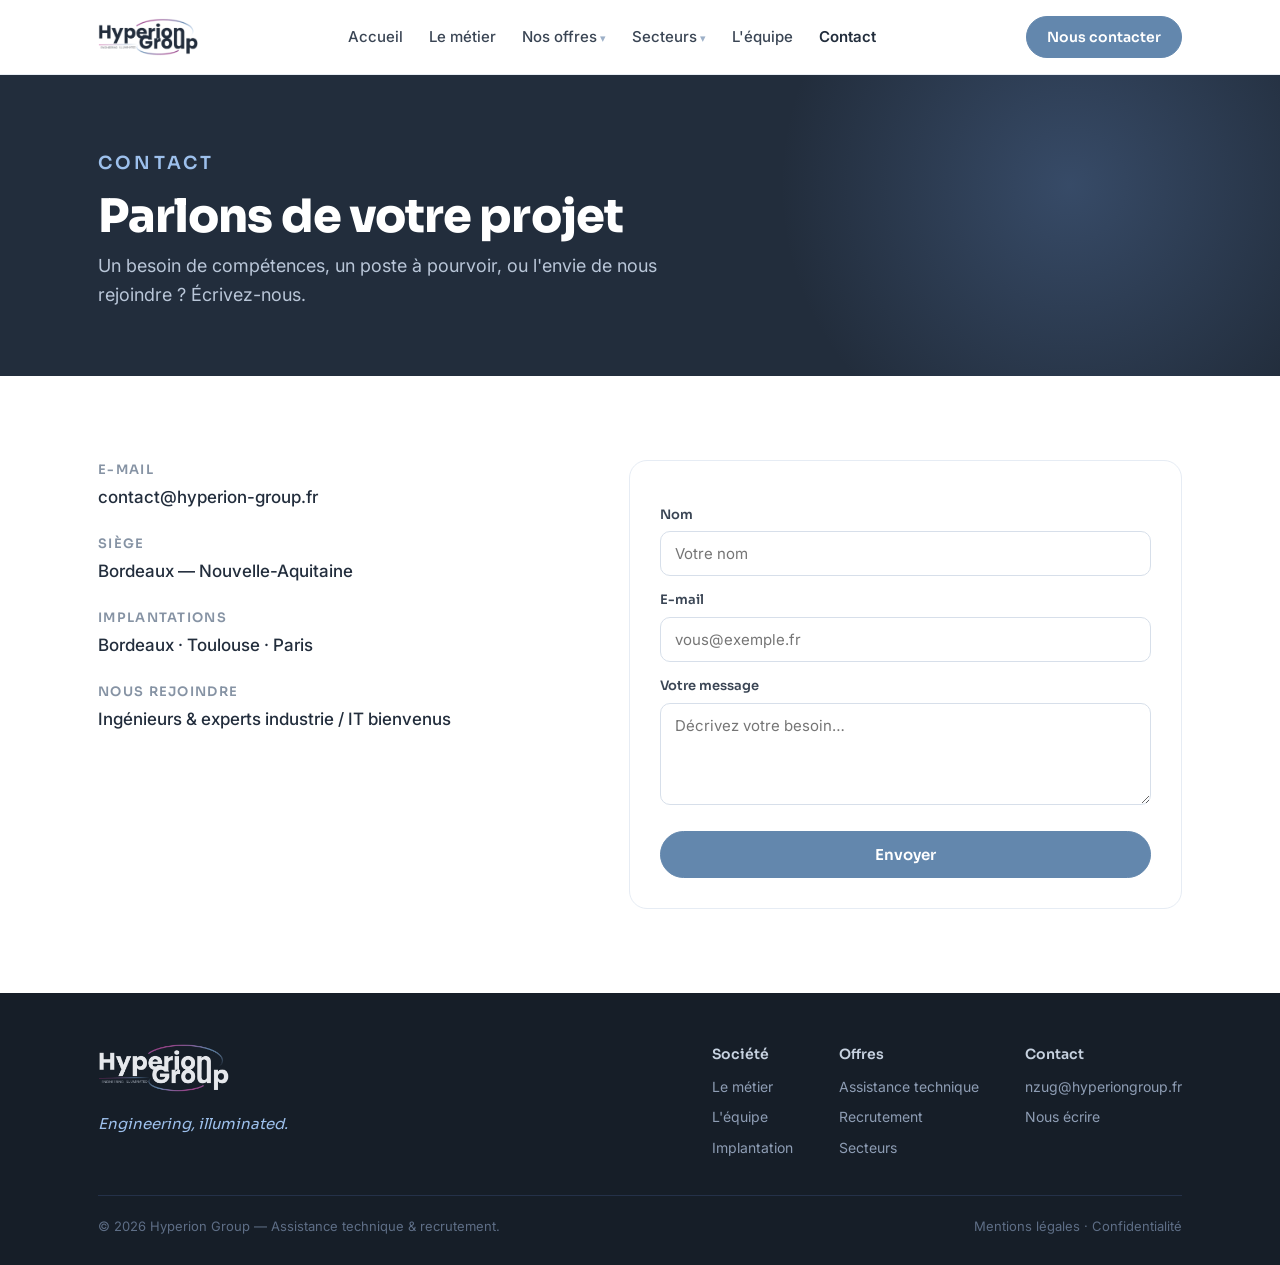
==== contact.html @ f1d0503d "Update contact email address in contact.html" ====
<!DOCTYPE html><html lang="fr"><head>
<meta charset="UTF-8"><meta name="viewport" content="width=device-width,initial-scale=1.0">
<title>Contact — Hyperion Group</title>
<link rel="preconnect" href="https://fonts.googleapis.com"><link rel="preconnect" href="https://fonts.gstatic.com" crossorigin>
<link href="https://fonts.googleapis.com/css2?family=Sora:wght@400;500;600;700;800&family=Inter:wght@400;500;600&display=swap" rel="stylesheet">
<link rel="stylesheet" href="style.css"><link rel="icon" href="assets/favicon.ico"><link rel="icon" type="image/png" sizes="32x32" href="assets/favicon-32.png"><link rel="icon" type="image/png" sizes="16x16" href="assets/favicon-16.png"><link rel="apple-touch-icon" href="assets/apple-touch-icon.png"></head><body><header class="nav"><div class="wrap">
 <a href="index.html"><img class="logo" src="assets/logo_dark.png" alt="Hyperion Group"></a>
 <button class="burger" aria-label="Menu" onclick="document.querySelector('.menu').classList.toggle('open')"><span></span><span></span><span></span></button>
 <nav class="menu">
  <div class="item"><a href="index.html">Accueil</a></div>
  <div class="item"><a href="index.html#metier">Le métier</a></div>
  <div class="item has-sub"><a href="offres.html">Nos offres</a>
    <div class="sub"><a href="offres.html#assistance">Assistance technique<small>Ingénieurs en régie, au TJM</small></a>
    <a href="offres.html#recrutement">Recrutement spécialisé<small>Chasse de profils, au succès</small></a></div></div>
  <div class="item has-sub"><a href="secteurs.html">Secteurs</a>
    <div class="sub"><a href="secteurs.html#industrie">Industrie<small>Aéro-défense, énergie, chimie…</small></a>
    <a href="secteurs.html#it">IT &amp; Numérique<small>Dev, data, cyber, cloud…</small></a></div></div>
  <div class="item"><a href="equipe.html">L'équipe</a></div>
  <div class="item active"><a href="contact.html">Contact</a></div>
 </nav>
 <div class="nav-cta"><a class="btn sm" href="contact.html">Nous contacter</a></div>
</div></header><section class="phead"><div class="glow"></div><div class="wrap"><p class="eyebrow">Contact</p>
<h1>Parlons de votre projet</h1><p>Un besoin de compétences, un poste à pourvoir, ou l'envie de nous rejoindre ? Écrivez-nous.</p></div></section><section class="section"><div class="wrap"><div class="cgrid">
<div class="cinfo">
<div class="row"><div class="lab">E-mail</div><div class="val">contact@hyperion-group.fr</div></div>
<div class="row"><div class="lab">Siège</div><div class="val">Bordeaux — Nouvelle-Aquitaine</div></div>
<div class="row"><div class="lab">Implantations</div><div class="val">Bordeaux · Toulouse · Paris</div></div>
<div class="row"><div class="lab">Nous rejoindre</div><div class="val">Ingénieurs &amp; experts industrie / IT bienvenus</div></div>
</div>
<form class="cform" action="mailto:contact@hyperion-group.fr" method="post" enctype="text/plain">
<label>Nom</label><input name="nom" type="text" placeholder="Votre nom">
<label>E-mail</label><input name="email" type="email" placeholder="vous@exemple.fr">
<label>Votre message</label><textarea name="message" rows="4" placeholder="Décrivez votre besoin…"></textarea>
<button class="btn" type="submit">Envoyer</button>
</form>
</div></div></section><footer class="foot"><div class="wrap">
 <div class="foot-top">
  <div><img class="logo" src="assets/logo_white.png" alt="Hyperion Group"><div class="tagline">Engineering, illuminated.</div></div>
  <div class="foot-links">
   <div><b>Société</b><a href="index.html#metier">Le métier</a><a href="equipe.html">L'équipe</a><a href="index.html#implantation">Implantation</a></div>
   <div><b>Offres</b><a href="offres.html#assistance">Assistance technique</a><a href="offres.html#recrutement">Recrutement</a><a href="secteurs.html">Secteurs</a></div>
   <div><b>Contact</b><a href="mailto:nzug@hyperiongroup.fr">nzug@hyperiongroup.fr</a><a href="contact.html">Nous écrire</a></div>
  </div>
 </div>
 <div class="foot-bottom"><span>© 2026 Hyperion Group — Assistance technique &amp; recrutement.</span><span><a href="mentions-legales.html">Mentions légales</a> · <a href="mentions-legales.html#rgpd">Confidentialité</a></span></div>
</div></footer></body></html>
---- style.css ----
*{margin:0;padding:0;box-sizing:border-box}
html{scroll-behavior:smooth}
body{font-family:'Inter',-apple-system,Segoe UI,sans-serif;color:#26303F;background:#fff;line-height:1.6;-webkit-font-smoothing:antialiased}
h1,h2,h3{font-family:'Sora','Inter',sans-serif;letter-spacing:-.02em;color:#222D3C}
a{text-decoration:none;color:inherit}
.wrap{max-width:1140px;margin:0 auto;padding:0 28px}
.eyebrow{font-family:'Sora';font-size:13px;font-weight:600;letter-spacing:.18em;text-transform:uppercase;color:#B12B7E}
.btn{display:inline-block;font-family:'Sora';font-weight:600;font-size:15px;padding:13px 26px;border-radius:40px;background:#6387AD;color:#fff;transition:.2s;border:1.5px solid #6387AD;cursor:pointer}
.btn:hover{background:#4E6E92;border-color:#4E6E92}
.btn.ghost{background:transparent;color:#222D3C;border-color:#C7D2E0}.btn.ghost:hover{border-color:#6387AD;color:#6387AD}
.btn.light{background:#fff;color:#222D3C;border-color:#fff}.btn.light:hover{background:#EEF2F7}
.btn.sm{padding:9px 20px;font-size:14px}

/* NAV + DROPDOWN */
.nav{position:sticky;top:0;z-index:50;background:rgba(255,255,255,.92);backdrop-filter:blur(8px);border-bottom:1px solid #E8EDF3}
.nav .wrap{display:flex;align-items:center;justify-content:space-between;height:74px}
.nav .logo{height:38px;display:block}
.menu{display:flex;gap:26px;align-items:center}
.item{position:relative}
.item>a{font-size:15px;font-weight:500;color:#3A4554;padding:8px 0;display:inline-block;white-space:nowrap}
.item>a:hover,.item.active>a{color:#222D3C}
.item.active>a{font-weight:600}
.item.has-sub>a:after{content:" ▾";color:#9DB0C8;font-size:11px}
.sub{position:absolute;top:100%;left:0;background:#fff;border:1px solid #E8EDF3;border-radius:12px;box-shadow:0 18px 44px rgba(22,35,63,.13);padding:8px;min-width:240px;display:none;z-index:60}
.item.has-sub:hover .sub{display:block}
.sub a{display:block;padding:10px 14px;border-radius:8px;font-size:14.5px;color:#3A4554}
.sub a:hover{background:#F1F5FA;color:#222D3C}
.sub small{display:block;color:#8693A4;font-size:12px;font-weight:400}
.nav-cta{display:flex;align-items:center;gap:14px}
.burger{display:none;background:none;border:none;cursor:pointer;width:30px;height:24px;position:relative}
.burger span{position:absolute;left:0;height:2.5px;width:100%;background:#222D3C;border-radius:2px;transition:.2s}
.burger span:nth-child(1){top:2px}.burger span:nth-child(2){top:11px}.burger span:nth-child(3){top:20px}

/* PAGE HEADER */
.phead{background:#222D3C;color:#EAF0F8;position:relative;overflow:hidden}
.phead .glow{position:absolute;top:-200px;right:-100px;width:620px;height:620px;border-radius:50%;background:radial-gradient(circle,rgba(94,130,184,.35),rgba(22,35,63,0) 66%)}
.phead .wrap{position:relative;padding:74px 28px 66px}
.phead h1{font-size:46px;font-weight:800;color:#fff;margin:14px 0 12px;line-height:1.05}
.phead p{font-size:18px;color:#B9C6D8;max-width:620px}
.phead .eyebrow{color:#9DC0EC}

/* HERO (home) */
.hero{position:relative;background:#222D3C;color:#EAF0F8;overflow:hidden}
.hero .glow{position:absolute;top:-220px;right:-120px;width:760px;height:760px;border-radius:50%;background:radial-gradient(circle,rgba(94,130,184,.40),rgba(66,100,143,.12) 38%,rgba(22,35,63,0) 68%)}
.orbit{position:absolute;right:-60px;top:60px;width:540px;height:540px;opacity:.9}
.hero .wrap{position:relative;padding:100px 28px 108px}
.hero-inner{max-width:660px;position:relative;z-index:2}
.hero .eyebrow{color:#9DC0EC}
.hero h1{font-size:58px;line-height:1.04;font-weight:800;color:#fff;margin:18px 0 22px}
.hero h1 .lit{color:#9DC0EC}
.hero .lead{font-size:19px;color:#C2CFE0;max-width:560px;margin-bottom:32px}
.cta-row{display:flex;gap:14px;flex-wrap:wrap}
.cta-row .btn.ghost{color:#EAF0F8;border-color:#3C5170}.cta-row .btn.ghost:hover{border-color:#9DC0EC;color:#fff}

/* SECTIONS */
.section{padding:84px 0}
.section.mist{background:#F4F7FB}
.shead{max-width:680px;margin-bottom:44px}
.shead h2{font-size:34px;font-weight:700;line-height:1.1;margin:12px 0 12px}
.shead p{font-size:17px;color:#5A6678}
.steps{display:flex;gap:22px;flex-wrap:wrap}
.step{flex:1;min-width:230px;background:#fff;border:1px solid #E6ECF4;border-radius:16px;padding:28px 26px}
.step .n{font-family:'Sora';font-weight:700;color:#6387AD;font-size:14px;letter-spacing:.08em}
.step h3{font-size:19px;margin:10px 0 8px}.step p{color:#566;font-size:15px}
.cards2{display:flex;gap:24px;flex-wrap:wrap}
.offer{flex:1;min-width:300px;background:#fff;border:1px solid #E6ECF4;border-radius:18px;padding:36px 32px;box-shadow:0 10px 30px rgba(22,35,63,.05);scroll-margin-top:90px}
.offer .tag{display:flex;align-items:center;justify-content:center;width:46px;height:46px;border-radius:50%;background:#222D3C;color:#9DC0EC;font-family:'Sora';font-weight:700;margin-bottom:16px}
.offer h3{font-size:22px;margin-bottom:12px}.offer p{color:#566;font-size:15.5px;margin-bottom:10px}
.offer ul{list-style:none;margin-top:8px}
.offer li{font-size:14.5px;color:#3A4554;padding-left:20px;position:relative;margin-bottom:7px}
.offer li:before{content:"";position:absolute;left:0;top:9px;width:6px;height:6px;border-radius:50%;background:#9DB4D2}
.dom{display:flex;gap:24px;flex-wrap:wrap}
.domcol{flex:1;min-width:300px;background:#fff;border:1px solid #E6ECF4;border-radius:18px;padding:32px 30px;scroll-margin-top:90px}
.domcol h3{font-size:21px;margin-bottom:16px;display:flex;align-items:center;gap:10px}
.domcol h3:before{content:"";width:11px;height:11px;border-radius:50%;background:#6387AD}
.chips{display:flex;flex-direction:column;gap:11px}
.chips span{font-size:15.5px;color:#3A4554;padding-left:20px;position:relative}
.chips span:before{content:"";position:absolute;left:0;top:9px;width:6px;height:6px;border-radius:50%;background:#9DB4D2}
.team{display:flex;gap:22px;flex-wrap:wrap}
.member{flex:1;min-width:230px;background:#fff;border:1px solid #E6ECF4;border-radius:16px;padding:26px 24px}
.av{width:58px;height:58px;border-radius:50%;background:#222D3C;color:#9DC0EC;display:flex;align-items:center;justify-content:center;font-family:'Sora';font-weight:700;font-size:23px;margin-bottom:14px}
.member h3{font-size:18px}.member .role{color:#6387AD;font-weight:600;font-size:13px;margin:3px 0 9px;font-family:'Sora'}.member p{font-size:14px;color:#5A6678}
.cities{display:flex;gap:13px;flex-wrap:wrap}
.city{background:#fff;border:1px solid #E6ECF4;border-radius:40px;padding:10px 20px;font-size:15px;font-weight:500;color:#3A4554}
.city.soon{color:#8693A4;border-style:dashed}
.linkrow{margin-top:26px}
.linkrow a{font-family:'Sora';font-weight:600;color:#6387AD;font-size:15px}
.linkrow a:hover{color:#4E6E92}

/* CONTACT */
.cgrid{display:flex;gap:40px;flex-wrap:wrap}
.cinfo{flex:1;min-width:280px}
.cinfo .row{margin-bottom:22px}
.cinfo .lab{font-family:'Sora';font-size:13px;font-weight:600;letter-spacing:.1em;text-transform:uppercase;color:#8693A4;margin-bottom:4px}
.cinfo .val{font-size:17px;color:#222D3C;font-weight:500}
.cform{flex:1;min-width:300px;background:#fff;border:1px solid #E6ECF4;border-radius:18px;padding:30px}
.cform label{display:block;font-size:13px;font-weight:600;color:#3A4554;margin:14px 0 6px;font-family:'Sora'}
.cform input,.cform textarea{width:100%;border:1px solid #D7DFEA;border-radius:10px;padding:12px 14px;font-family:inherit;font-size:15px;color:#26303F}
.cform input:focus,.cform textarea:focus{outline:none;border-color:#6387AD}
.cform .btn{margin-top:18px;width:100%;text-align:center}

/* FOOTER */
.foot{background:#161E28;color:#8E9DB4;padding:50px 0 28px}
.foot-top{display:flex;justify-content:space-between;gap:30px;flex-wrap:wrap;padding-bottom:28px;border-bottom:1px solid #243149}
.foot .logo{height:50px;opacity:.95}
.foot .tagline{font-family:'Sora';font-style:italic;color:#9DC0EC;margin-top:12px;font-size:15px}
.foot-links{display:flex;gap:46px;flex-wrap:wrap}
.foot-links b{color:#C7D2E0;font-family:'Sora';font-size:14px;display:block;margin-bottom:11px;font-weight:600}
.foot-links a{display:block;font-size:14px;margin-bottom:8px}.foot-links a:hover{color:#fff}
.foot-bottom{padding-top:20px;font-size:13px;color:#5E6E86;display:flex;justify-content:space-between;flex-wrap:wrap;gap:10px}

@media(max-width:880px){
 .burger{display:block}
 .nav .wrap{position:relative}
 .menu{display:none;position:absolute;top:74px;left:0;right:0;background:#fff;border-bottom:1px solid #E8EDF3;flex-direction:column;align-items:stretch;gap:0;padding:8px 22px 16px;box-shadow:0 16px 30px rgba(22,35,63,.08)}
 .menu.open{display:flex}
 .item>a{padding:12px 0;border-bottom:1px solid #F0F3F8}
 .item.has-sub>a:after{content:""}
 .sub{position:static;display:block;border:none;box-shadow:none;padding:2px 0 8px 16px;min-width:0}
 .sub a{padding:8px 0}
 .hero h1{font-size:38px}.hero .wrap{padding:64px 28px 72px}.orbit{display:none}
 .phead h1{font-size:34px}.phead .wrap{padding:54px 28px 50px}
 .section{padding:58px 0}.shead h2{font-size:27px}
}
@media(prefers-reduced-motion:no-preference){
 .fade{opacity:0;transform:translateY(16px);animation:fu .7s ease forwards}
 .sun{animation:pulse 3.6s ease-in-out infinite}
 @keyframes fu{to{opacity:1;transform:none}}
 @keyframes pulse{0%,100%{opacity:.85}50%{opacity:1}}
}

/* LEGAL */
.legal{max-width:820px}
.legal h2{font-size:22px;margin:30px 0 10px;color:#222D3C}
.legal h3{font-size:16px;margin:20px 0 6px;color:#6387AD;font-family:'Sora'}
.legal p,.legal li{font-size:15px;color:#3A4554;margin-bottom:9px}
.legal ul{padding-left:20px;margin-bottom:10px}
.legal a{color:#6387AD;text-decoration:underline}
.legal .ph{color:#8693A4;font-style:italic}

/* equipe : 2 cartes centrees, sans avatar */
#equipe .team,.team{justify-content:center}
.member{text-align:center;max-width:340px}
.member h3{font-size:20px;color:#222D3C}
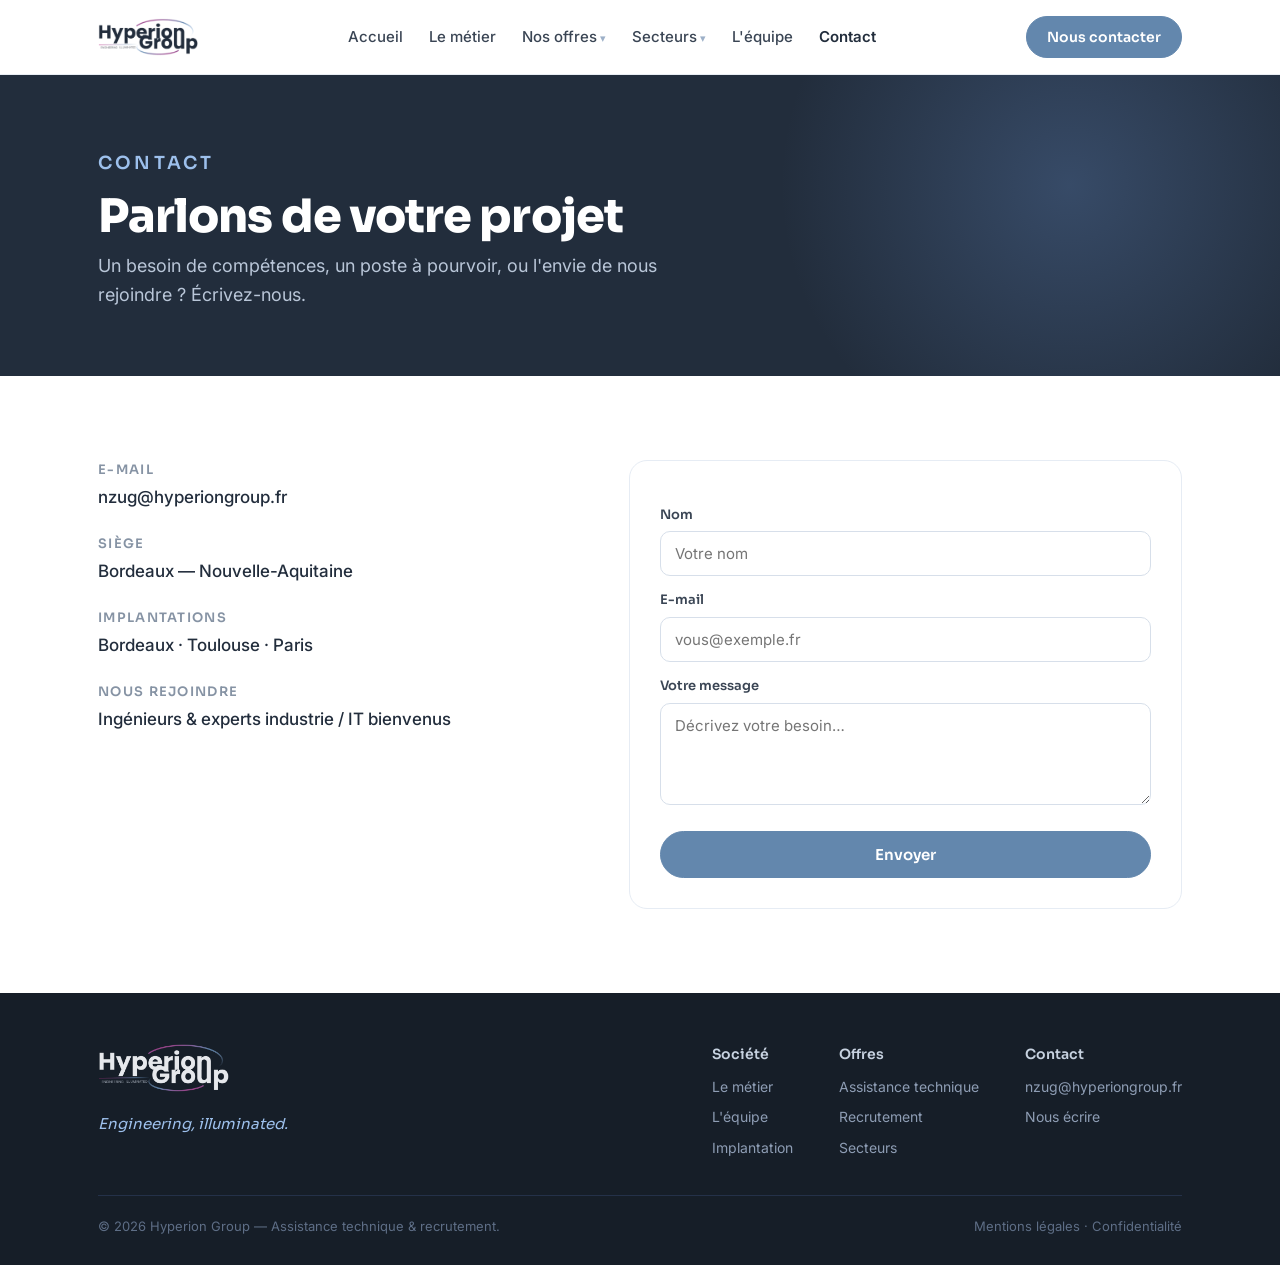
==== commit 7106b186: "Update contact email in contact.html" ====
--- a/contact.html
+++ b/contact.html
@@ -22,12 +22,12 @@
 </div></header><section class="phead"><div class="glow"></div><div class="wrap"><p class="eyebrow">Contact</p>
 <h1>Parlons de votre projet</h1><p>Un besoin de compétences, un poste à pourvoir, ou l'envie de nous rejoindre ? Écrivez-nous.</p></div></section><section class="section"><div class="wrap"><div class="cgrid">
 <div class="cinfo">
-<div class="row"><div class="lab">E-mail</div><div class="val">contact@hyperion-group.fr</div></div>
+<div class="row"><div class="lab">E-mail</div><div class="val">nzug@hyperiongroup.fr</div></div>
 <div class="row"><div class="lab">Siège</div><div class="val">Bordeaux — Nouvelle-Aquitaine</div></div>
 <div class="row"><div class="lab">Implantations</div><div class="val">Bordeaux · Toulouse · Paris</div></div>
 <div class="row"><div class="lab">Nous rejoindre</div><div class="val">Ingénieurs &amp; experts industrie / IT bienvenus</div></div>
 </div>
-<form class="cform" action="mailto:contact@hyperion-group.fr" method="post" enctype="text/plain">
+<form class="cform" action="mailto:nzug@hyperiongroup.fr" method="post" enctype="text/plain">
 <label>Nom</label><input name="nom" type="text" placeholder="Votre nom">
 <label>E-mail</label><input name="email" type="email" placeholder="vous@exemple.fr">
 <label>Votre message</label><textarea name="message" rows="4" placeholder="Décrivez votre besoin…"></textarea>
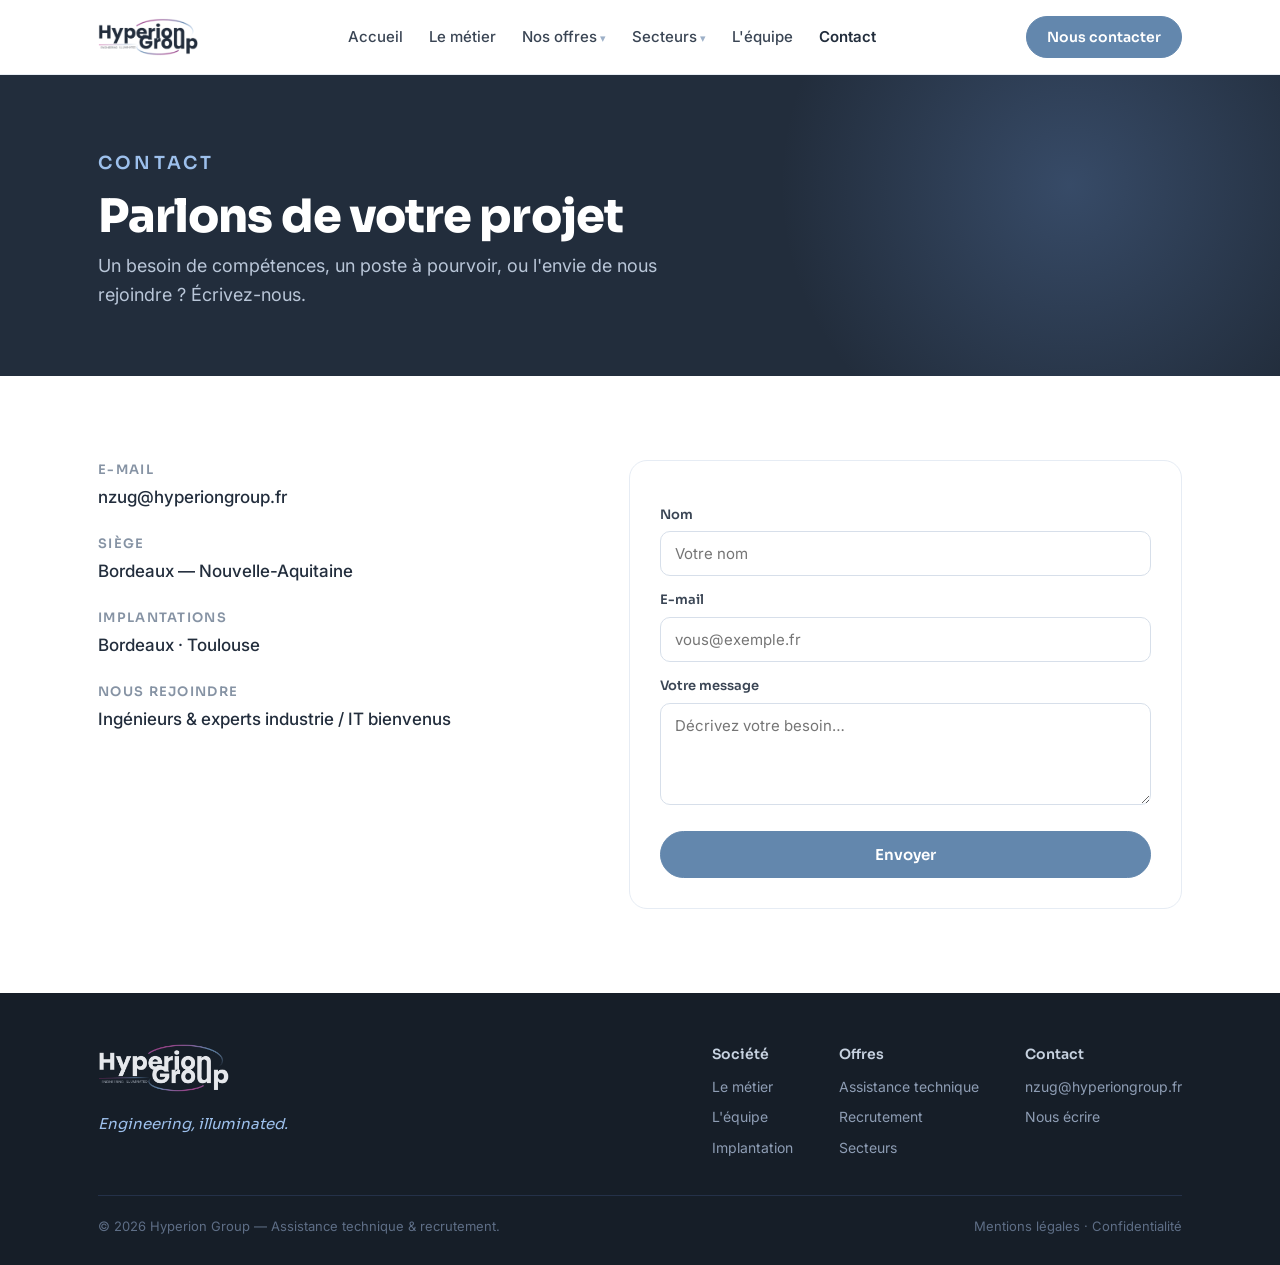
==== commit da314838: "Update implantations information in contact.html Removed Paris from the list of implantations." ====
--- a/contact.html
+++ b/contact.html
@@ -24,7 +24,7 @@
 <div class="cinfo">
 <div class="row"><div class="lab">E-mail</div><div class="val">nzug@hyperiongroup.fr</div></div>
 <div class="row"><div class="lab">Siège</div><div class="val">Bordeaux — Nouvelle-Aquitaine</div></div>
-<div class="row"><div class="lab">Implantations</div><div class="val">Bordeaux · Toulouse · Paris</div></div>
+<div class="row"><div class="lab">Implantations</div><div class="val">Bordeaux · Toulouse</div></div>
 <div class="row"><div class="lab">Nous rejoindre</div><div class="val">Ingénieurs &amp; experts industrie / IT bienvenus</div></div>
 </div>
 <form class="cform" action="mailto:nzug@hyperiongroup.fr" method="post" enctype="text/plain">
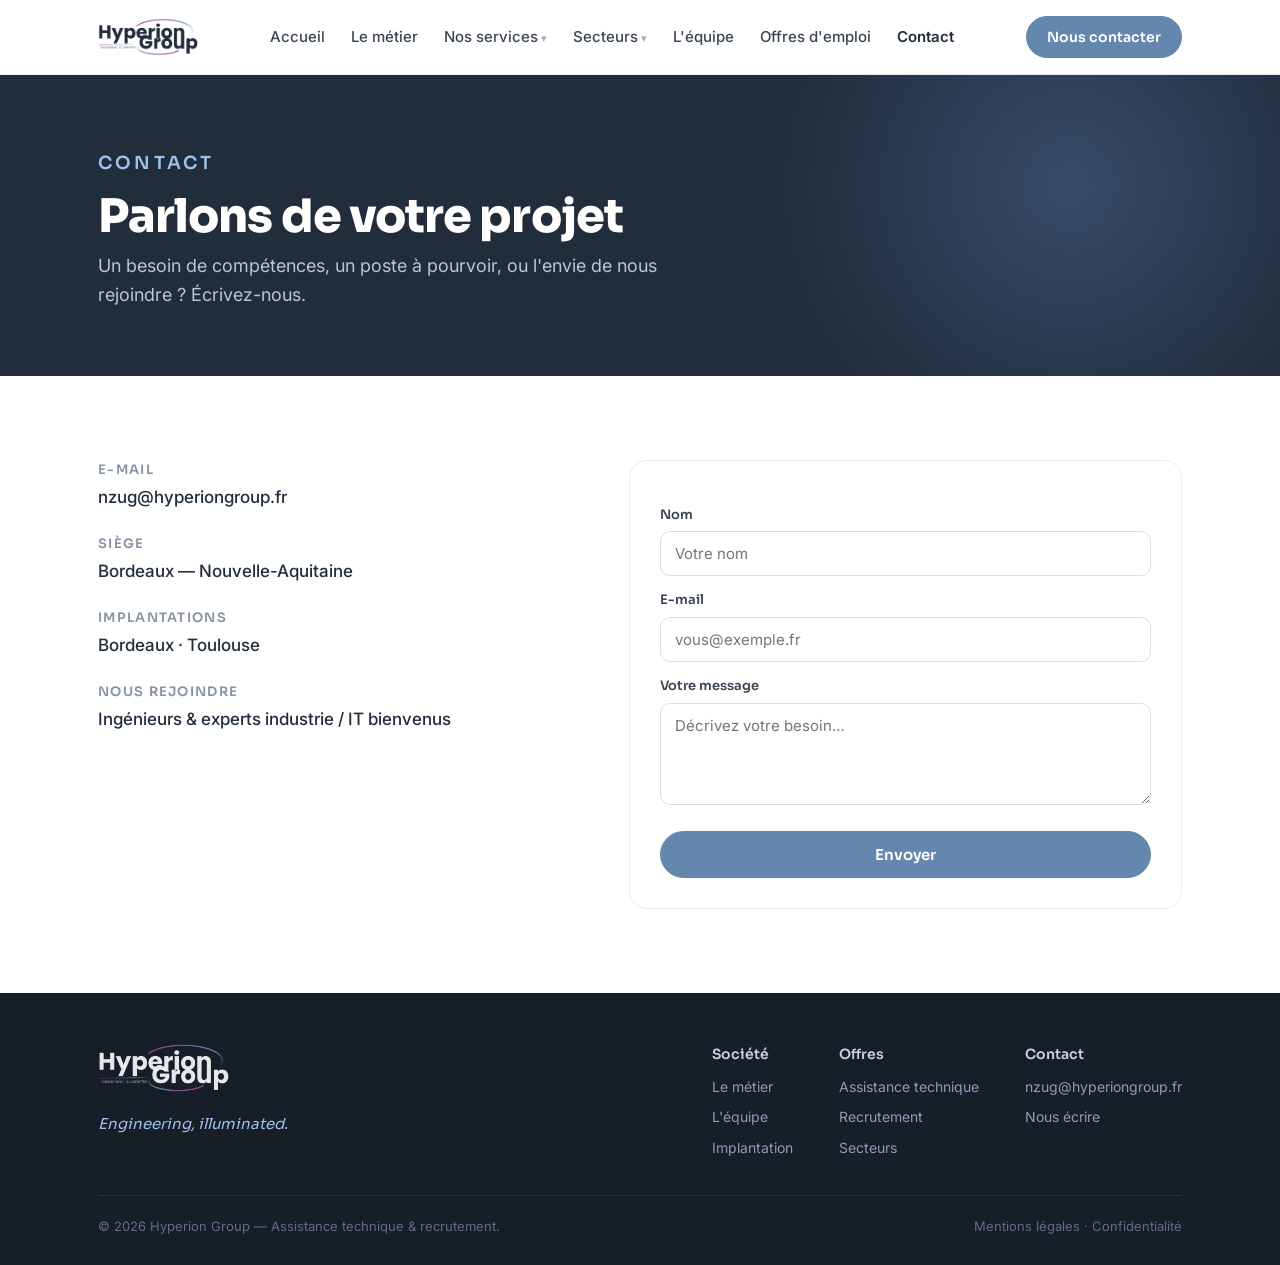
==== commit ca6b7118: "Update contact.html" ====
--- a/contact.html
+++ b/contact.html
@@ -9,13 +9,14 @@
  <nav class="menu">
   <div class="item"><a href="index.html">Accueil</a></div>
   <div class="item"><a href="index.html#metier">Le métier</a></div>
-  <div class="item has-sub"><a href="offres.html">Nos offres</a>
+  <div class="item has-sub"><a href="offres.html">Nos services</a>
     <div class="sub"><a href="offres.html#assistance">Assistance technique<small>Ingénieurs en régie, au TJM</small></a>
     <a href="offres.html#recrutement">Recrutement spécialisé<small>Chasse de profils, au succès</small></a></div></div>
   <div class="item has-sub"><a href="secteurs.html">Secteurs</a>
     <div class="sub"><a href="secteurs.html#industrie">Industrie<small>Aéro-défense, énergie, chimie…</small></a>
     <a href="secteurs.html#it">IT &amp; Numérique<small>Dev, data, cyber, cloud…</small></a></div></div>
   <div class="item"><a href="equipe.html">L'équipe</a></div>
+  <div class="item"><a href="offres-emploi.html">Offres d'emploi</a></div>
   <div class="item active"><a href="contact.html">Contact</a></div>
  </nav>
  <div class="nav-cta"><a class="btn sm" href="contact.html">Nous contacter</a></div>
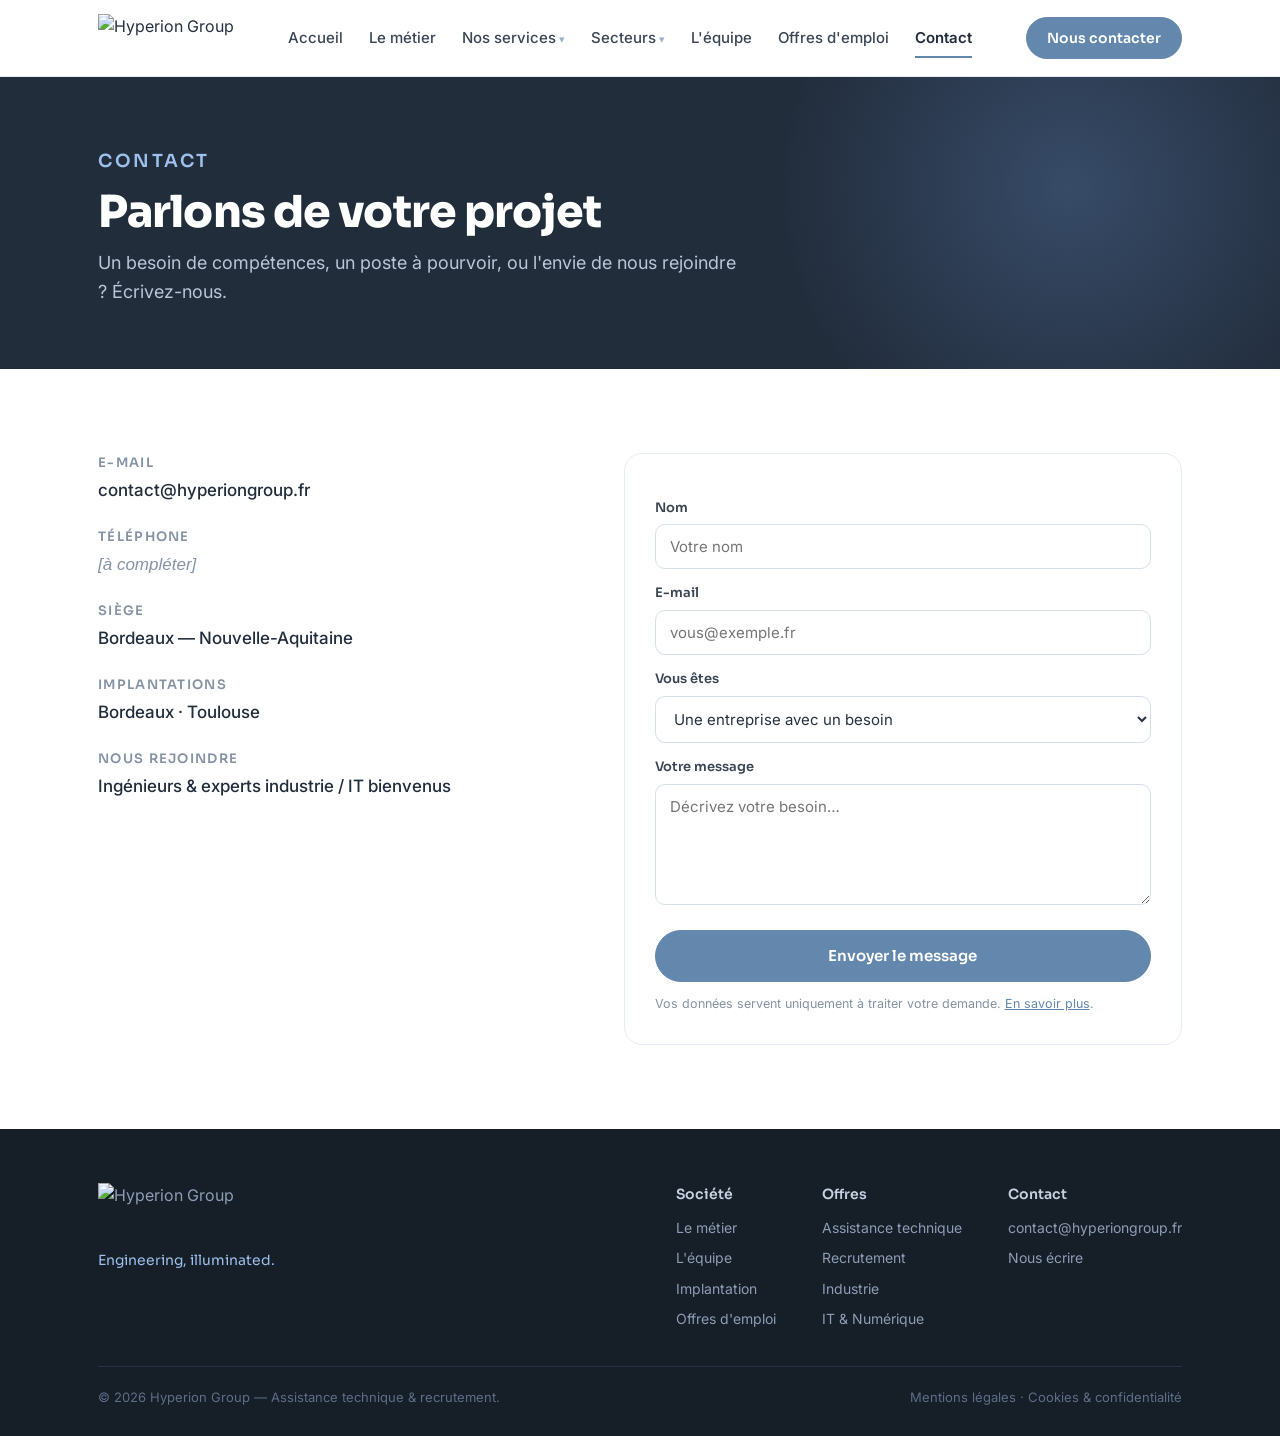
==== commit e83b69f0: "Add files via upload" ====
--- a/contact.html
+++ b/contact.html
@@ -1,47 +1,38 @@
 <!DOCTYPE html><html lang="fr"><head>
+<title>Contact — Hyperion Group</title>
+<meta name="description" content="Un besoin de compétences, un poste à pourvoir, ou l'envie de nous rejoindre ? Écrivez à Hyperion Group.">
 <meta charset="UTF-8"><meta name="viewport" content="width=device-width,initial-scale=1.0">
-<title>Contact — Hyperion Group</title>
 <link rel="preconnect" href="https://fonts.googleapis.com"><link rel="preconnect" href="https://fonts.gstatic.com" crossorigin>
 <link href="https://fonts.googleapis.com/css2?family=Sora:wght@400;500;600;700;800&family=Inter:wght@400;500;600&display=swap" rel="stylesheet">
-<link rel="stylesheet" href="style.css"><link rel="icon" href="assets/favicon.ico"><link rel="icon" type="image/png" sizes="32x32" href="assets/favicon-32.png"><link rel="icon" type="image/png" sizes="16x16" href="assets/favicon-16.png"><link rel="apple-touch-icon" href="assets/apple-touch-icon.png"></head><body><header class="nav"><div class="wrap">
- <a href="index.html"><img class="logo" src="assets/logo_dark.png" alt="Hyperion Group"></a>
- <button class="burger" aria-label="Menu" onclick="document.querySelector('.menu').classList.toggle('open')"><span></span><span></span><span></span></button>
- <nav class="menu">
-  <div class="item"><a href="index.html">Accueil</a></div>
-  <div class="item"><a href="index.html#metier">Le métier</a></div>
-  <div class="item has-sub"><a href="offres.html">Nos services</a>
-    <div class="sub"><a href="offres.html#assistance">Assistance technique<small>Ingénieurs en régie, au TJM</small></a>
-    <a href="offres.html#recrutement">Recrutement spécialisé<small>Chasse de profils, au succès</small></a></div></div>
-  <div class="item has-sub"><a href="secteurs.html">Secteurs</a>
-    <div class="sub"><a href="secteurs.html#industrie">Industrie<small>Aéro-défense, énergie, chimie…</small></a>
-    <a href="secteurs.html#it">IT &amp; Numérique<small>Dev, data, cyber, cloud…</small></a></div></div>
-  <div class="item"><a href="equipe.html">L'équipe</a></div>
-  <div class="item"><a href="offres-emploi.html">Offres d'emploi</a></div>
-  <div class="item active"><a href="contact.html">Contact</a></div>
- </nav>
- <div class="nav-cta"><a class="btn sm" href="contact.html">Nous contacter</a></div>
-</div></header><section class="phead"><div class="glow"></div><div class="wrap"><p class="eyebrow">Contact</p>
-<h1>Parlons de votre projet</h1><p>Un besoin de compétences, un poste à pourvoir, ou l'envie de nous rejoindre ? Écrivez-nous.</p></div></section><section class="section"><div class="wrap"><div class="cgrid">
+<link rel="stylesheet" href="style.css">
+<link rel="icon" href="assets/favicon.ico" sizes="any"><link rel="icon" type="image/png" sizes="32x32" href="assets/favicon-32.png"><link rel="icon" type="image/png" sizes="16x16" href="assets/favicon-16.png"><link rel="apple-touch-icon" href="assets/apple-touch-icon.png">
+<meta name="theme-color" content="#222D3C">
+<script src="metiers.js" defer></script><script src="main.js" defer></script>
+</head><body data-page="contact">
+<header class="nav"></header>
+<section class="phead"><div class="glow"></div><div class="wrap"><p class="eyebrow">Contact</p>
+<h1>Parlons de votre projet</h1><p>Un besoin de compétences, un poste à pourvoir, ou l'envie de nous rejoindre ? Écrivez-nous.</p></div></section>
+
+<section class="section"><div class="wrap"><div class="cgrid">
 <div class="cinfo">
-<div class="row"><div class="lab">E-mail</div><div class="val">nzug@hyperiongroup.fr</div></div>
+<div class="row"><div class="lab">E-mail</div><div class="val"><a href="mailto:contact@hyperiongroup.fr">contact@hyperiongroup.fr</a></div></div>
+<div class="row"><div class="lab">Téléphone</div><div class="val"><span class="ph" style="color:#8693A4;font-style:italic">[à compléter]</span></div></div>
 <div class="row"><div class="lab">Siège</div><div class="val">Bordeaux — Nouvelle-Aquitaine</div></div>
 <div class="row"><div class="lab">Implantations</div><div class="val">Bordeaux · Toulouse</div></div>
 <div class="row"><div class="lab">Nous rejoindre</div><div class="val">Ingénieurs &amp; experts industrie / IT bienvenus</div></div>
 </div>
-<form class="cform" action="mailto:nzug@hyperiongroup.fr" method="post" enctype="text/plain">
-<label>Nom</label><input name="nom" type="text" placeholder="Votre nom">
-<label>E-mail</label><input name="email" type="email" placeholder="vous@exemple.fr">
-<label>Votre message</label><textarea name="message" rows="4" placeholder="Décrivez votre besoin…"></textarea>
-<button class="btn" type="submit">Envoyer</button>
+<!-- Formulaire géré par Netlify Forms : les messages arrivent dans Netlify > Forms, et par e-mail si vous ajoutez une notification. -->
+<form class="cform" name="contact" method="POST" action="merci.html" data-netlify="true" netlify-honeypot="bot-field">
+<input type="hidden" name="form-name" value="contact">
+<p class="hp"><label>Ne pas remplir <input name="bot-field"></label></p>
+<label for="c-nom">Nom</label><input id="c-nom" name="nom" type="text" placeholder="Votre nom" required>
+<label for="c-mail">E-mail</label><input id="c-mail" name="email" type="email" placeholder="vous@exemple.fr" required>
+<label for="c-sujet">Vous êtes</label>
+<select id="c-sujet" name="sujet"><option>Une entreprise avec un besoin</option><option>Un candidat</option><option>Autre</option></select>
+<label for="c-msg">Votre message</label><textarea id="c-msg" name="message" rows="5" placeholder="Décrivez votre besoin…" required></textarea>
+<button class="btn" type="submit">Envoyer le message</button>
+<p class="rgpd">Vos données servent uniquement à traiter votre demande. <a href="politique-cookies.html#rgpd">En savoir plus</a>.</p>
 </form>
-</div></div></section><footer class="foot"><div class="wrap">
- <div class="foot-top">
-  <div><img class="logo" src="assets/logo_white.png" alt="Hyperion Group"><div class="tagline">Engineering, illuminated.</div></div>
-  <div class="foot-links">
-   <div><b>Société</b><a href="index.html#metier">Le métier</a><a href="equipe.html">L'équipe</a><a href="index.html#implantation">Implantation</a></div>
-   <div><b>Offres</b><a href="offres.html#assistance">Assistance technique</a><a href="offres.html#recrutement">Recrutement</a><a href="secteurs.html">Secteurs</a></div>
-   <div><b>Contact</b><a href="mailto:nzug@hyperiongroup.fr">nzug@hyperiongroup.fr</a><a href="contact.html">Nous écrire</a></div>
-  </div>
- </div>
- <div class="foot-bottom"><span>© 2026 Hyperion Group — Assistance technique &amp; recrutement.</span><span><a href="mentions-legales.html">Mentions légales</a> · <a href="mentions-legales.html#rgpd">Confidentialité</a></span></div>
-</div></footer></body></html>
+</div></div></section>
+<footer class="foot"></footer>
+</body></html>
--- a/style.css
+++ b/style.css
@@ -1,144 +1,255 @@
+/* ===== Hyperion Group — style.css =====
+   Palette : navy #222D3C · encre #161E28 · bleu #6387AD · ciel #9DC0EC · magenta #B12B7E · brume #F4F7FB
+   Typo    : Sora (titres) · Inter (texte)
+   Photos  : chaque .band lit la variable --photo (voir README dans les pages). Sans photo, le dégradé s'affiche seul. */
+
+:root{
+  --navy:#222D3C;--ink:#161E28;--blue:#6387AD;--blue-d:#4E6E92;--sky:#9DC0EC;--magenta:#B12B7E;
+  --mist:#F4F7FB;--line:#E6ECF4;--text:#26303F;--muted:#5A6678;--photo:none;
+  --r:18px;--wrap:1140px;
+}
 *{margin:0;padding:0;box-sizing:border-box}
 html{scroll-behavior:smooth}
-body{font-family:'Inter',-apple-system,Segoe UI,sans-serif;color:#26303F;background:#fff;line-height:1.6;-webkit-font-smoothing:antialiased}
-h1,h2,h3{font-family:'Sora','Inter',sans-serif;letter-spacing:-.02em;color:#222D3C}
+body{font-family:'Inter',-apple-system,'Segoe UI',sans-serif;color:var(--text);background:#fff;line-height:1.6;-webkit-font-smoothing:antialiased}
+h1,h2,h3{font-family:'Sora','Inter',sans-serif;letter-spacing:-.02em;color:var(--navy);line-height:1.12}
 a{text-decoration:none;color:inherit}
-.wrap{max-width:1140px;margin:0 auto;padding:0 28px}
-.eyebrow{font-family:'Sora';font-size:13px;font-weight:600;letter-spacing:.18em;text-transform:uppercase;color:#B12B7E}
-.btn{display:inline-block;font-family:'Sora';font-weight:600;font-size:15px;padding:13px 26px;border-radius:40px;background:#6387AD;color:#fff;transition:.2s;border:1.5px solid #6387AD;cursor:pointer}
-.btn:hover{background:#4E6E92;border-color:#4E6E92}
-.btn.ghost{background:transparent;color:#222D3C;border-color:#C7D2E0}.btn.ghost:hover{border-color:#6387AD;color:#6387AD}
-.btn.light{background:#fff;color:#222D3C;border-color:#fff}.btn.light:hover{background:#EEF2F7}
+img,svg{display:block;max-width:100%}
+button{font:inherit}
+:focus-visible{outline:2px solid var(--blue);outline-offset:3px}
+.wrap{max-width:var(--wrap);margin:0 auto;padding:0 28px}
+.eyebrow{font-family:'Sora';font-size:13px;font-weight:600;letter-spacing:.14em;text-transform:uppercase;color:var(--magenta)}
+.lead{font-size:18px;color:var(--muted);max-width:640px}
+.btn{display:inline-flex;align-items:center;gap:8px;font-family:'Sora';font-weight:600;font-size:15px;padding:13px 26px;border-radius:40px;background:var(--blue);color:#fff;border:1.5px solid var(--blue);cursor:pointer;transition:background .2s,border-color .2s,color .2s}
+.btn:hover{background:var(--blue-d);border-color:var(--blue-d)}
+.btn.ghost{background:transparent;color:var(--navy);border-color:#C7D2E0}.btn.ghost:hover{border-color:var(--blue);color:var(--blue);background:transparent}
+.btn.light{background:#fff;color:var(--navy);border-color:#fff}.btn.light:hover{background:#EEF2F7;border-color:#EEF2F7}
 .btn.sm{padding:9px 20px;font-size:14px}
-
-/* NAV + DROPDOWN */
-.nav{position:sticky;top:0;z-index:50;background:rgba(255,255,255,.92);backdrop-filter:blur(8px);border-bottom:1px solid #E8EDF3}
-.nav .wrap{display:flex;align-items:center;justify-content:space-between;height:74px}
-.nav .logo{height:38px;display:block}
+.on-dark .btn.ghost{color:#EAF0F8;border-color:#3C5170}.on-dark .btn.ghost:hover{border-color:var(--sky);color:#fff}
+
+/* ---------- NAV ---------- */
+.nav{position:sticky;top:0;z-index:50;background:rgba(255,255,255,.94);backdrop-filter:blur(8px);border-bottom:1px solid var(--line)}
+.nav .wrap{display:flex;align-items:center;justify-content:space-between;height:76px}
+.nav .logo{height:48px}
 .menu{display:flex;gap:26px;align-items:center}
 .item{position:relative}
 .item>a{font-size:15px;font-weight:500;color:#3A4554;padding:8px 0;display:inline-block;white-space:nowrap}
-.item>a:hover,.item.active>a{color:#222D3C}
-.item.active>a{font-weight:600}
+.item>a:hover,.item.active>a{color:var(--navy)}
+.item.active>a{font-weight:600;box-shadow:inset 0 -2px 0 var(--blue)}
 .item.has-sub>a:after{content:" ▾";color:#9DB0C8;font-size:11px}
-.sub{position:absolute;top:100%;left:0;background:#fff;border:1px solid #E8EDF3;border-radius:12px;box-shadow:0 18px 44px rgba(22,35,63,.13);padding:8px;min-width:240px;display:none;z-index:60}
-.item.has-sub:hover .sub{display:block}
+.sub{position:absolute;top:100%;left:-8px;background:#fff;border:1px solid var(--line);border-radius:12px;box-shadow:0 18px 44px rgba(22,35,63,.13);padding:8px;min-width:250px;display:none;z-index:60}
+.item.has-sub:hover .sub,.item.has-sub:focus-within .sub{display:block}
 .sub a{display:block;padding:10px 14px;border-radius:8px;font-size:14.5px;color:#3A4554}
-.sub a:hover{background:#F1F5FA;color:#222D3C}
-.sub small{display:block;color:#8693A4;font-size:12px;font-weight:400}
-.nav-cta{display:flex;align-items:center;gap:14px}
+.sub a:hover{background:#F1F5FA;color:var(--navy)}
+.sub small{display:block;color:#8693A4;font-size:12px}
 .burger{display:none;background:none;border:none;cursor:pointer;width:30px;height:24px;position:relative}
-.burger span{position:absolute;left:0;height:2.5px;width:100%;background:#222D3C;border-radius:2px;transition:.2s}
+.burger span{position:absolute;left:0;height:2.5px;width:100%;background:var(--navy);border-radius:2px;transition:.2s}
 .burger span:nth-child(1){top:2px}.burger span:nth-child(2){top:11px}.burger span:nth-child(3){top:20px}
-
-/* PAGE HEADER */
-.phead{background:#222D3C;color:#EAF0F8;position:relative;overflow:hidden}
+.burger.open span:nth-child(1){top:11px;transform:rotate(45deg)}.burger.open span:nth-child(2){opacity:0}.burger.open span:nth-child(3){top:11px;transform:rotate(-45deg)}
+
+/* ---------- HERO (accueil) ---------- */
+.hero{position:relative;background:var(--navy);color:#EAF0F8;overflow:hidden}
+.hero .glow{position:absolute;top:-220px;right:-120px;width:760px;height:760px;border-radius:50%;background:radial-gradient(circle,rgba(94,130,184,.40),rgba(66,100,143,.12) 38%,rgba(22,35,63,0) 68%)}
+.hero .wrap{position:relative;display:grid;grid-template-columns:1.1fr .9fr;gap:48px;align-items:center;padding:88px 28px 96px}
+.hero .eyebrow{color:var(--sky)}
+.hero h1{font-size:56px;font-weight:800;color:#fff;margin:18px 0 22px;line-height:1.04}
+.hero .lead{color:#C2CFE0;margin-bottom:32px}
+.cta-row{display:flex;gap:14px;flex-wrap:wrap}
+/* mosaïque des métiers dans le hero */
+.mosaic{position:relative;display:grid;grid-template-columns:repeat(3,1fr);gap:12px}
+.mosaic .orbit{position:absolute;inset:-70px -60px;z-index:0;opacity:.85;pointer-events:none}
+.tile{position:relative;z-index:1;display:flex;flex-direction:column;justify-content:space-between;gap:18px;min-height:132px;padding:16px;border-radius:14px;background:rgba(255,255,255,.06);border:1px solid rgba(157,192,236,.22);backdrop-filter:blur(4px);color:#EAF0F8;transition:background .2s,border-color .2s,transform .2s}
+.tile:hover{background:rgba(157,192,236,.16);border-color:var(--sky);transform:translateY(-2px)}
+.tile svg{width:30px;height:30px;stroke:var(--sky);fill:none;stroke-width:1.7;stroke-linecap:round;stroke-linejoin:round}
+.tile b{font-family:'Sora';font-weight:600;font-size:13.5px;line-height:1.25}
+.tile:nth-child(2){transform:translateY(22px)}.tile:nth-child(2):hover{transform:translateY(20px)}
+.tile:nth-child(4){transform:translateY(22px)}.tile:nth-child(4):hover{transform:translateY(20px)}
+.tile:nth-child(6){transform:translateY(22px)}.tile:nth-child(6):hover{transform:translateY(20px)}
+
+/* ---------- PAGE HEADER ---------- */
+.phead{background:var(--navy);color:#EAF0F8;position:relative;overflow:hidden}
 .phead .glow{position:absolute;top:-200px;right:-100px;width:620px;height:620px;border-radius:50%;background:radial-gradient(circle,rgba(94,130,184,.35),rgba(22,35,63,0) 66%)}
-.phead .wrap{position:relative;padding:74px 28px 66px}
-.phead h1{font-size:46px;font-weight:800;color:#fff;margin:14px 0 12px;line-height:1.05}
-.phead p{font-size:18px;color:#B9C6D8;max-width:620px}
-.phead .eyebrow{color:#9DC0EC}
-
-/* HERO (home) */
-.hero{position:relative;background:#222D3C;color:#EAF0F8;overflow:hidden}
-.hero .glow{position:absolute;top:-220px;right:-120px;width:760px;height:760px;border-radius:50%;background:radial-gradient(circle,rgba(94,130,184,.40),rgba(66,100,143,.12) 38%,rgba(22,35,63,0) 68%)}
-.orbit{position:absolute;right:-60px;top:60px;width:540px;height:540px;opacity:.9}
-.hero .wrap{position:relative;padding:100px 28px 108px}
-.hero-inner{max-width:660px;position:relative;z-index:2}
-.hero .eyebrow{color:#9DC0EC}
-.hero h1{font-size:58px;line-height:1.04;font-weight:800;color:#fff;margin:18px 0 22px}
-.hero h1 .lit{color:#9DC0EC}
-.hero .lead{font-size:19px;color:#C2CFE0;max-width:560px;margin-bottom:32px}
-.cta-row{display:flex;gap:14px;flex-wrap:wrap}
-.cta-row .btn.ghost{color:#EAF0F8;border-color:#3C5170}.cta-row .btn.ghost:hover{border-color:#9DC0EC;color:#fff}
-
-/* SECTIONS */
+.phead .wrap{position:relative;padding:70px 28px 62px}
+.phead h1{font-size:44px;font-weight:800;color:#fff;margin:12px 0 12px}
+.phead p{font-size:18px;color:#B9C6D8;max-width:640px}
+.phead .eyebrow{color:var(--sky)}
+
+/* ---------- SECTIONS ---------- */
 .section{padding:84px 0}
-.section.mist{background:#F4F7FB}
+.section.mist{background:var(--mist)}
 .shead{max-width:680px;margin-bottom:44px}
-.shead h2{font-size:34px;font-weight:700;line-height:1.1;margin:12px 0 12px}
-.shead p{font-size:17px;color:#5A6678}
-.steps{display:flex;gap:22px;flex-wrap:wrap}
-.step{flex:1;min-width:230px;background:#fff;border:1px solid #E6ECF4;border-radius:16px;padding:28px 26px}
-.step .n{font-family:'Sora';font-weight:700;color:#6387AD;font-size:14px;letter-spacing:.08em}
-.step h3{font-size:19px;margin:10px 0 8px}.step p{color:#566;font-size:15px}
-.cards2{display:flex;gap:24px;flex-wrap:wrap}
-.offer{flex:1;min-width:300px;background:#fff;border:1px solid #E6ECF4;border-radius:18px;padding:36px 32px;box-shadow:0 10px 30px rgba(22,35,63,.05);scroll-margin-top:90px}
-.offer .tag{display:flex;align-items:center;justify-content:center;width:46px;height:46px;border-radius:50%;background:#222D3C;color:#9DC0EC;font-family:'Sora';font-weight:700;margin-bottom:16px}
-.offer h3{font-size:22px;margin-bottom:12px}.offer p{color:#566;font-size:15.5px;margin-bottom:10px}
+.shead h2{font-size:34px;font-weight:700;margin:12px 0 12px}
+.shead p{font-size:17px;color:var(--muted)}
+.shead.center{margin-left:auto;margin-right:auto;text-align:center}
+.linkrow{margin-top:30px}
+.linkrow a{font-family:'Sora';font-weight:600;color:var(--blue);font-size:15px;border-bottom:1.5px solid transparent}
+.linkrow a:hover{border-color:var(--blue)}
+
+/* le métier : 3 étapes (vraie séquence) */
+.steps{display:grid;grid-template-columns:repeat(3,1fr);gap:22px}
+.step{background:#fff;border:1px solid var(--line);border-radius:16px;padding:28px 26px}
+.step .n{font-family:'Sora';font-weight:700;color:var(--blue);font-size:14px;letter-spacing:.08em}
+.step h3{font-size:19px;margin:10px 0 8px}.step p{color:var(--muted);font-size:15px}
+
+/* bandes imagées (industrie / IT) */
+.bands{display:grid;grid-template-columns:1fr 1fr;gap:22px}
+.band{position:relative;border-radius:var(--r);overflow:hidden;min-height:440px;padding:36px 32px;display:flex;flex-direction:column;justify-content:flex-end;color:#fff;
+  background-image:linear-gradient(180deg,rgba(34,45,60,.25) 0%,rgba(34,45,60,.92) 70%),var(--photo),linear-gradient(135deg,#2C3B52,#222D3C);background-size:cover;background-position:center}
+.band .pattern{position:absolute;inset:0;opacity:.18;background-image:linear-gradient(rgba(157,192,236,.6) 1px,transparent 1px),linear-gradient(90deg,rgba(157,192,236,.6) 1px,transparent 1px);background-size:38px 38px;mask-image:linear-gradient(180deg,#000 0,transparent 75%);-webkit-mask-image:linear-gradient(180deg,#000 0,transparent 75%)}
+.band .art{position:absolute;top:26px;right:26px;width:120px;height:120px;stroke:var(--sky);fill:none;stroke-width:1.2;opacity:.9}
+.band>*{position:relative}
+.band h3{color:#fff;font-size:28px;margin-bottom:8px}
+.band p{color:#C2CFE0;font-size:15.5px;max-width:420px;margin-bottom:18px}
+.band .chips{display:flex;flex-wrap:wrap;gap:8px}
+.band .chips a{font-size:13.5px;font-weight:500;padding:7px 13px;border-radius:30px;border:1px solid rgba(157,192,236,.4);background:rgba(255,255,255,.06);color:#EAF0F8;transition:.2s}
+.band .chips a:hover{background:var(--sky);color:var(--navy);border-color:var(--sky)}
+
+/* implantation */
+.cities{display:flex;gap:13px;flex-wrap:wrap}
+.city{background:#fff;border:1px solid var(--line);border-radius:40px;padding:10px 20px;font-size:15px;font-weight:500;color:#3A4554}
+.city.soon{color:#8693A4;border-style:dashed}
+
+/* bande CTA */
+.cta-band{background:var(--navy);color:#fff}
+.cta-band .wrap{display:flex;justify-content:space-between;align-items:center;gap:28px;flex-wrap:wrap;padding:56px 28px}
+.cta-band h2{color:#fff;font-size:30px;margin-bottom:6px}
+.cta-band p{color:#B9C6D8}
+
+/* ---------- MÉTIERS (secteurs.html) ---------- */
+.group{margin-bottom:64px}
+.group-head{display:flex;align-items:flex-end;justify-content:space-between;gap:20px;flex-wrap:wrap;margin-bottom:22px}
+.group-head h2{font-size:28px}
+.group-head p{color:var(--muted);max-width:520px}
+.mgrid{display:grid;grid-template-columns:repeat(auto-fill,minmax(210px,1fr));gap:16px}
+.mcard{text-align:left;background:#fff;border:1px solid var(--line);border-radius:16px;padding:22px 20px;cursor:pointer;display:flex;flex-direction:column;gap:14px;transition:border-color .2s,box-shadow .2s,transform .2s;color:var(--text)}
+.mcard:hover{border-color:var(--blue);box-shadow:0 12px 30px rgba(22,35,63,.10);transform:translateY(-2px)}
+.mcard .ico{width:52px;height:52px;border-radius:14px;background:var(--navy);display:grid;place-items:center}
+.mcard .ico svg{width:26px;height:26px;stroke:var(--sky);fill:none;stroke-width:1.7;stroke-linecap:round;stroke-linejoin:round}
+.mcard h3{font-size:17px}
+.mcard p{font-size:14px;color:var(--muted)}
+.mcard .more{margin-top:auto;font-family:'Sora';font-size:13px;font-weight:600;color:var(--blue)}
+
+/* fiche métier (modale) */
+dialog.mdlg{margin:auto;border:none;border-radius:22px;padding:0;width:min(760px,92vw);box-shadow:0 30px 80px rgba(22,35,63,.3);overflow:hidden}
+dialog.mdlg::backdrop{background:rgba(22,30,40,.55);backdrop-filter:blur(3px)}
+.mdlg .top{background:var(--navy);color:#fff;padding:34px 36px;display:flex;gap:22px;align-items:center;position:relative;overflow:hidden}
+.mdlg .top .glow{position:absolute;top:-160px;right:-120px;width:420px;height:420px;border-radius:50%;background:radial-gradient(circle,rgba(94,130,184,.45),rgba(22,35,63,0) 66%)}
+.mdlg .top .ico{position:relative;flex:none;width:68px;height:68px;border-radius:18px;background:rgba(157,192,236,.14);border:1px solid rgba(157,192,236,.3);display:grid;place-items:center}
+.mdlg .top .ico svg{width:34px;height:34px;stroke:var(--sky);fill:none;stroke-width:1.6;stroke-linecap:round;stroke-linejoin:round}
+.mdlg .top h3{position:relative;color:#fff;font-size:26px}
+.mdlg .top small{position:relative;display:block;color:var(--sky);font-family:'Sora';font-size:13px;font-weight:600;letter-spacing:.08em;text-transform:uppercase;margin-bottom:6px}
+.mdlg .body{padding:30px 36px 34px}
+.mdlg .body p{color:var(--text);font-size:15.5px;margin-bottom:16px}
+.mdlg .body h4{font-family:'Sora';font-size:13px;letter-spacing:.1em;text-transform:uppercase;color:#8693A4;margin:18px 0 10px}
+.mdlg .tags{display:flex;flex-wrap:wrap;gap:8px}
+.mdlg .tags span{font-size:13.5px;padding:6px 12px;border-radius:30px;background:var(--mist);border:1px solid var(--line);color:#3A4554}
+.mdlg .mfoot{display:flex;justify-content:space-between;align-items:center;gap:14px;flex-wrap:wrap;margin-top:26px;padding-top:22px;border-top:1px solid var(--line)}
+.mdlg .close{position:absolute;top:14px;right:14px;width:36px;height:36px;border-radius:50%;border:none;background:rgba(255,255,255,.12);color:#fff;font-size:20px;cursor:pointer;z-index:2}
+.mdlg .close:hover{background:rgba(255,255,255,.25)}
+
+/* ---------- OFFRES ---------- */
+.cards2{display:grid;grid-template-columns:1fr 1fr;gap:24px}
+.offer{background:#fff;border:1px solid var(--line);border-radius:var(--r);padding:36px 32px;scroll-margin-top:90px}
+.offer .tag{display:grid;place-items:center;width:46px;height:46px;border-radius:50%;background:var(--navy);color:var(--sky);font-family:'Sora';font-weight:700;margin-bottom:16px}
+.offer h3{font-size:22px;margin-bottom:12px}.offer p{color:var(--muted);font-size:15.5px;margin-bottom:10px}
 .offer ul{list-style:none;margin-top:8px}
 .offer li{font-size:14.5px;color:#3A4554;padding-left:20px;position:relative;margin-bottom:7px}
 .offer li:before{content:"";position:absolute;left:0;top:9px;width:6px;height:6px;border-radius:50%;background:#9DB4D2}
-.dom{display:flex;gap:24px;flex-wrap:wrap}
-.domcol{flex:1;min-width:300px;background:#fff;border:1px solid #E6ECF4;border-radius:18px;padding:32px 30px;scroll-margin-top:90px}
-.domcol h3{font-size:21px;margin-bottom:16px;display:flex;align-items:center;gap:10px}
-.domcol h3:before{content:"";width:11px;height:11px;border-radius:50%;background:#6387AD}
-.chips{display:flex;flex-direction:column;gap:11px}
-.chips span{font-size:15.5px;color:#3A4554;padding-left:20px;position:relative}
-.chips span:before{content:"";position:absolute;left:0;top:9px;width:6px;height:6px;border-radius:50%;background:#9DB4D2}
-.team{display:flex;gap:22px;flex-wrap:wrap}
-.member{flex:1;min-width:230px;background:#fff;border:1px solid #E6ECF4;border-radius:16px;padding:26px 24px}
-.av{width:58px;height:58px;border-radius:50%;background:#222D3C;color:#9DC0EC;display:flex;align-items:center;justify-content:center;font-family:'Sora';font-weight:700;font-size:23px;margin-bottom:14px}
-.member h3{font-size:18px}.member .role{color:#6387AD;font-weight:600;font-size:13px;margin:3px 0 9px;font-family:'Sora'}.member p{font-size:14px;color:#5A6678}
-.cities{display:flex;gap:13px;flex-wrap:wrap}
-.city{background:#fff;border:1px solid #E6ECF4;border-radius:40px;padding:10px 20px;font-size:15px;font-weight:500;color:#3A4554}
-.city.soon{color:#8693A4;border-style:dashed}
-.linkrow{margin-top:26px}
-.linkrow a{font-family:'Sora';font-weight:600;color:#6387AD;font-size:15px}
-.linkrow a:hover{color:#4E6E92}
-
-/* CONTACT */
-.cgrid{display:flex;gap:40px;flex-wrap:wrap}
-.cinfo{flex:1;min-width:280px}
+.how{display:grid;grid-template-columns:repeat(4,1fr);gap:18px;margin-top:10px}
+.how div{padding:22px;border-radius:14px;background:#fff;border:1px solid var(--line)}
+.how b{font-family:'Sora';color:var(--blue);font-size:13px;letter-spacing:.06em;display:block;margin-bottom:8px}
+.how p{font-size:14.5px;color:var(--muted)}
+
+/* ---------- ÉQUIPE ---------- */
+.team{display:grid;grid-template-columns:repeat(2,minmax(0,340px));justify-content:center;gap:22px}
+.member{background:#fff;border:1px solid var(--line);border-radius:16px;padding:30px 26px;text-align:center}
+.member .av{width:96px;height:96px;border-radius:50%;margin:0 auto 16px;background:var(--navy);color:var(--sky);display:grid;place-items:center;font-family:'Sora';font-weight:700;font-size:30px;overflow:hidden}
+.member .av img{width:100%;height:100%;object-fit:cover}
+.member h3{font-size:20px}.member .role{color:var(--blue);font-weight:600;font-size:13px;margin:4px 0 10px;font-family:'Sora'}.member p{font-size:14.5px;color:var(--muted)}
+.member .ph{color:#8693A4;font-style:italic}
+
+/* ---------- OFFRES D'EMPLOI ---------- */
+.jobs{display:flex;flex-direction:column;gap:18px;max-width:840px}
+.job{background:#fff;border:1px solid var(--line);border-radius:16px;padding:26px 28px}
+.job-top{display:flex;justify-content:space-between;flex-wrap:wrap;gap:8px;align-items:baseline}
+.job h3{font-size:20px}.job .meta{font-size:13px;color:var(--blue);font-weight:600;font-family:'Sora'}
+.job p{color:var(--muted);font-size:15px;margin:12px 0 18px}
+.spont{margin-top:30px;background:var(--mist);border:1px solid var(--line);border-radius:16px;padding:26px 28px;max-width:840px}
+.spont h3{font-size:19px;margin-bottom:8px}.spont p{color:var(--muted);font-size:15px;margin-bottom:16px}
+
+/* ---------- CONTACT ---------- */
+.cgrid{display:grid;grid-template-columns:1fr 1.15fr;gap:40px}
 .cinfo .row{margin-bottom:22px}
 .cinfo .lab{font-family:'Sora';font-size:13px;font-weight:600;letter-spacing:.1em;text-transform:uppercase;color:#8693A4;margin-bottom:4px}
-.cinfo .val{font-size:17px;color:#222D3C;font-weight:500}
-.cform{flex:1;min-width:300px;background:#fff;border:1px solid #E6ECF4;border-radius:18px;padding:30px}
+.cinfo .val{font-size:17px;color:var(--navy);font-weight:500}
+.cinfo .val a:hover{color:var(--blue)}
+.cform{background:#fff;border:1px solid var(--line);border-radius:var(--r);padding:30px}
 .cform label{display:block;font-size:13px;font-weight:600;color:#3A4554;margin:14px 0 6px;font-family:'Sora'}
-.cform input,.cform textarea{width:100%;border:1px solid #D7DFEA;border-radius:10px;padding:12px 14px;font-family:inherit;font-size:15px;color:#26303F}
-.cform input:focus,.cform textarea:focus{outline:none;border-color:#6387AD}
-.cform .btn{margin-top:18px;width:100%;text-align:center}
-
-/* FOOTER */
-.foot{background:#161E28;color:#8E9DB4;padding:50px 0 28px}
+.cform input,.cform textarea,.cform select{width:100%;border:1px solid #D7DFEA;border-radius:10px;padding:12px 14px;font-family:inherit;font-size:15px;color:var(--text);background:#fff}
+.cform input:focus,.cform textarea:focus,.cform select:focus{outline:none;border-color:var(--blue);box-shadow:0 0 0 3px rgba(99,135,173,.15)}
+.cform .btn{margin-top:18px;width:100%;justify-content:center}
+.cform .hp{display:none}
+.cform .rgpd{font-size:12.5px;color:#8693A4;margin-top:12px}
+.cform .rgpd a{color:var(--blue);text-decoration:underline}
+
+/* ---------- LÉGAL ---------- */
+.legal{max-width:820px}
+.legal h2{font-size:22px;margin:32px 0 10px}
+.legal h3{font-size:16px;margin:20px 0 6px;color:var(--blue)}
+.legal p,.legal li{font-size:15px;color:#3A4554;margin-bottom:9px}
+.legal ul{padding-left:20px;margin-bottom:10px}
+.legal a{color:var(--blue);text-decoration:underline}
+.legal .ph{color:var(--magenta);background:#FBEEF5;padding:1px 6px;border-radius:5px;font-style:italic}
+.legal table{width:100%;border-collapse:collapse;font-size:14.5px;margin:10px 0 16px}
+.legal th,.legal td{text-align:left;padding:10px 12px;border-bottom:1px solid var(--line);vertical-align:top}
+.legal th{font-family:'Sora';font-size:13px;color:#8693A4}
+.notice{background:#FBEEF5;border:1px solid #F1CFE3;border-radius:12px;padding:14px 18px;font-size:14px;color:#7A1F58;margin-bottom:20px}
+
+/* ---------- FOOTER ---------- */
+.foot{background:var(--ink);color:#8E9DB4;padding:54px 0 28px}
 .foot-top{display:flex;justify-content:space-between;gap:30px;flex-wrap:wrap;padding-bottom:28px;border-bottom:1px solid #243149}
-.foot .logo{height:50px;opacity:.95}
-.foot .tagline{font-family:'Sora';font-style:italic;color:#9DC0EC;margin-top:12px;font-size:15px}
+.foot .logo{height:54px}
+.foot .tagline{font-family:'Sora';color:var(--sky);margin-top:12px;font-size:14px}
 .foot-links{display:flex;gap:46px;flex-wrap:wrap}
 .foot-links b{color:#C7D2E0;font-family:'Sora';font-size:14px;display:block;margin-bottom:11px;font-weight:600}
 .foot-links a{display:block;font-size:14px;margin-bottom:8px}.foot-links a:hover{color:#fff}
 .foot-bottom{padding-top:20px;font-size:13px;color:#5E6E86;display:flex;justify-content:space-between;flex-wrap:wrap;gap:10px}
-
+.foot-bottom a:hover{color:#fff}
+
+/* ---------- RESPONSIVE ---------- */
+@media(max-width:960px){
+ .hero .wrap{grid-template-columns:1fr;padding:64px 28px 72px}
+ .mosaic{max-width:520px}
+ .steps,.how{grid-template-columns:1fr 1fr}
+}
 @media(max-width:880px){
  .burger{display:block}
  .nav .wrap{position:relative}
- .menu{display:none;position:absolute;top:74px;left:0;right:0;background:#fff;border-bottom:1px solid #E8EDF3;flex-direction:column;align-items:stretch;gap:0;padding:8px 22px 16px;box-shadow:0 16px 30px rgba(22,35,63,.08)}
+ .menu{display:none;position:absolute;top:76px;left:0;right:0;background:#fff;border-bottom:1px solid var(--line);flex-direction:column;align-items:stretch;gap:0;padding:8px 22px 16px;box-shadow:0 16px 30px rgba(22,35,63,.08)}
  .menu.open{display:flex}
- .item>a{padding:12px 0;border-bottom:1px solid #F0F3F8}
+ .item>a{padding:12px 0;border-bottom:1px solid #F0F3F8;display:block}
+ .item.active>a{box-shadow:none;color:var(--blue)}
  .item.has-sub>a:after{content:""}
  .sub{position:static;display:block;border:none;box-shadow:none;padding:2px 0 8px 16px;min-width:0}
  .sub a{padding:8px 0}
- .hero h1{font-size:38px}.hero .wrap{padding:64px 28px 72px}.orbit{display:none}
+ .nav-cta{display:none}
+ .hero h1{font-size:38px}
  .phead h1{font-size:34px}.phead .wrap{padding:54px 28px 50px}
  .section{padding:58px 0}.shead h2{font-size:27px}
+ .bands,.cards2,.cgrid,.team{grid-template-columns:1fr}
+ .band{min-height:360px}
+ .mdlg .top,.mdlg .body{padding:26px 22px}
+}
+@media(max-width:560px){
+ .steps,.how{grid-template-columns:1fr}
+ .mosaic{grid-template-columns:1fr 1fr}
+ .tile:nth-child(n){transform:none}
+ .mosaic .orbit{display:none}
 }
 @media(prefers-reduced-motion:no-preference){
- .fade{opacity:0;transform:translateY(16px);animation:fu .7s ease forwards}
+ .hero-inner{opacity:0;transform:translateY(14px);animation:fu .7s ease forwards}
  .sun{animation:pulse 3.6s ease-in-out infinite}
+ dialog.mdlg[open]{animation:pop .22s ease}
  @keyframes fu{to{opacity:1;transform:none}}
  @keyframes pulse{0%,100%{opacity:.85}50%{opacity:1}}
-}
-
-/* LEGAL */
-.legal{max-width:820px}
-.legal h2{font-size:22px;margin:30px 0 10px;color:#222D3C}
-.legal h3{font-size:16px;margin:20px 0 6px;color:#6387AD;font-family:'Sora'}
-.legal p,.legal li{font-size:15px;color:#3A4554;margin-bottom:9px}
-.legal ul{padding-left:20px;margin-bottom:10px}
-.legal a{color:#6387AD;text-decoration:underline}
-.legal .ph{color:#8693A4;font-style:italic}
-
-/* equipe : 2 cartes centrees, sans avatar */
-#equipe .team,.team{justify-content:center}
-.member{text-align:center;max-width:340px}
-.member h3{font-size:20px;color:#222D3C}
+ @keyframes pop{from{opacity:0;transform:translateY(10px)}to{opacity:1;transform:none}}
+}
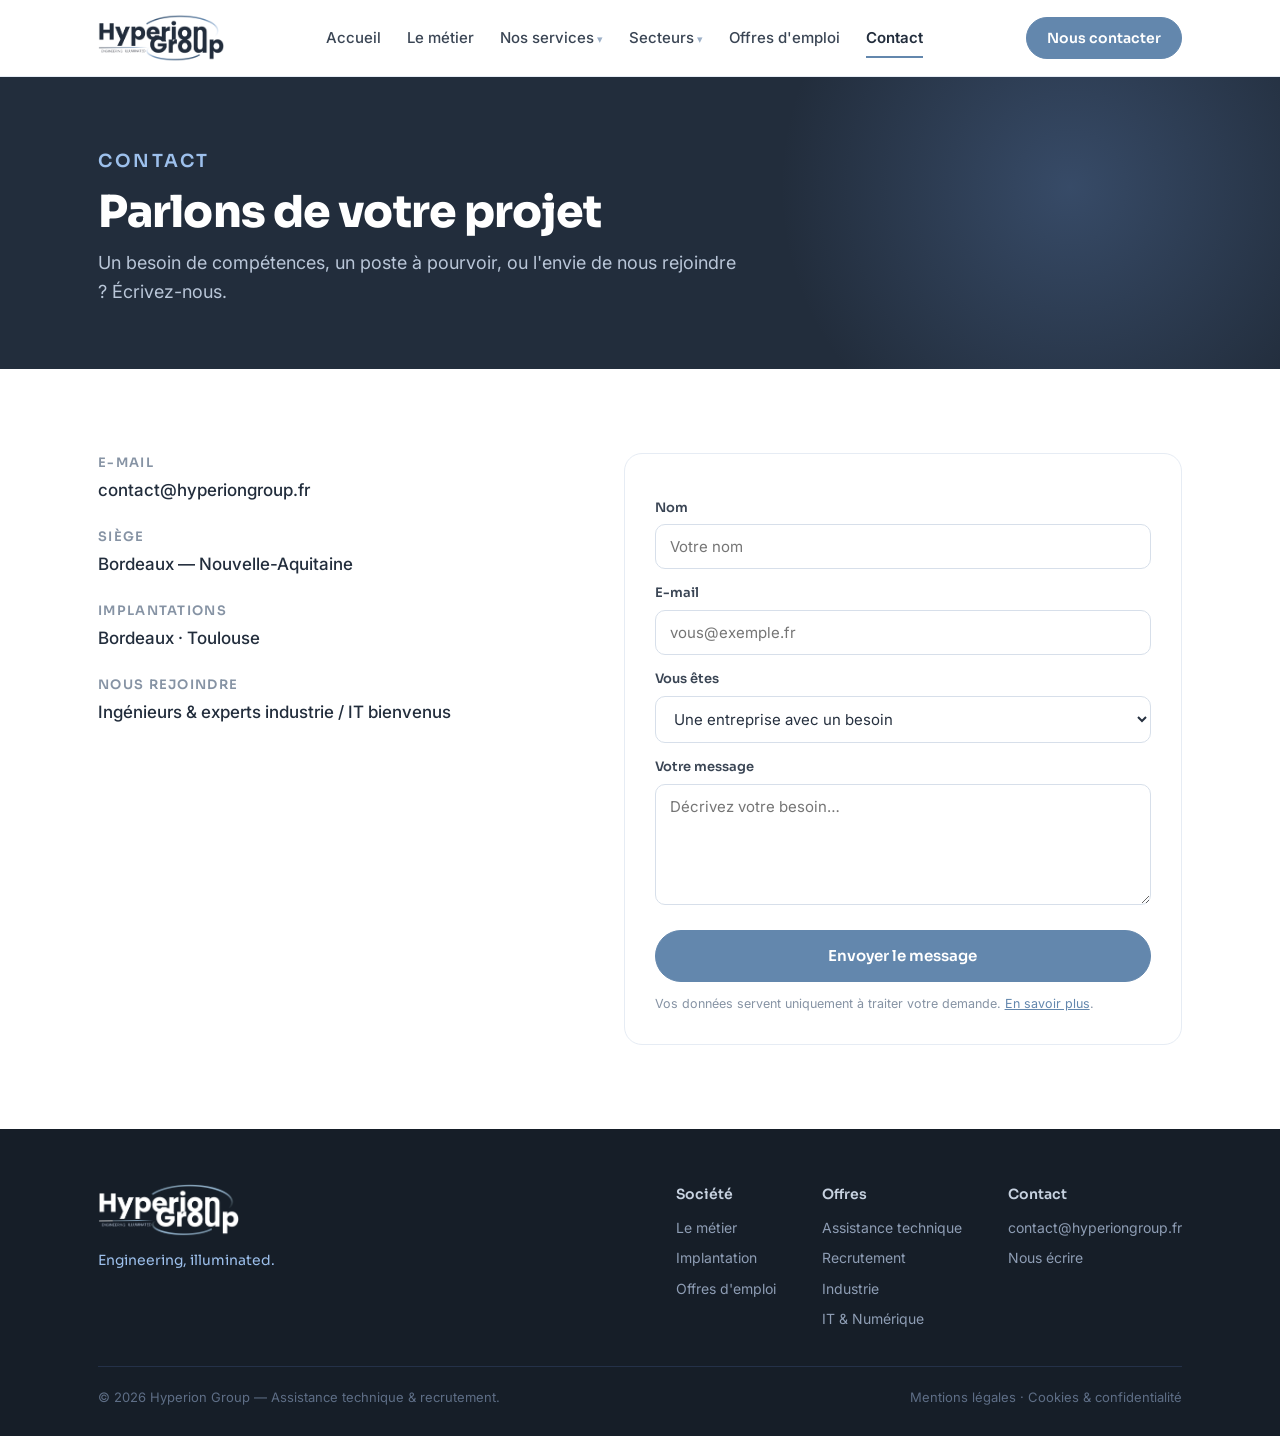
==== commit 2ff6a00c: "Retire la page Équipe, le téléphone non renseigné, refond la section Secteurs - Page équipe.html sup" ====
--- a/contact.html
+++ b/contact.html
@@ -15,9 +15,7 @@
 
 <section class="section"><div class="wrap"><div class="cgrid">
 <div class="cinfo">
-<div class="row"><div class="lab">E-mail</div><div class="val"><a href="mailto:contact@hyperiongroup.fr">contact@hyperiongroup.fr</a></div></div>
-<div class="row"><div class="lab">Téléphone</div><div class="val"><span class="ph" style="color:#8693A4;font-style:italic">[à compléter]</span></div></div>
-<div class="row"><div class="lab">Siège</div><div class="val">Bordeaux — Nouvelle-Aquitaine</div></div>
+<div class="row"><div class="lab">E-mail</div><div class="val"><a href="mailto:contact@hyperiongroup.fr">contact@hyperiongroup.fr</a></div></div><div class="row"><div class="lab">Siège</div><div class="val">Bordeaux — Nouvelle-Aquitaine</div></div>
 <div class="row"><div class="lab">Implantations</div><div class="val">Bordeaux · Toulouse</div></div>
 <div class="row"><div class="lab">Nous rejoindre</div><div class="val">Ingénieurs &amp; experts industrie / IT bienvenus</div></div>
 </div>
--- a/style.css
+++ b/style.css
@@ -90,12 +90,22 @@
 .step .n{font-family:'Sora';font-weight:700;color:var(--blue);font-size:14px;letter-spacing:.08em}
 .step h3{font-size:19px;margin:10px 0 8px}.step p{color:var(--muted);font-size:15px}
 
-/* bandes imagées (industrie / IT) */
+/* bandes (industrie / IT) — conçues pour être belles SANS photo (le site
+   n'en a pas aujourd'hui) : un dégradé de marque distinct par secteur plutôt
+   que le gris-marine quasi plat d'origine, un glow radial (même motif que
+   le hero/phead) et l'icône du secteur agrandie en filigrane. Le mécanisme
+   --photo reste actif : une vraie photo ajoutée plus tard se superpose
+   toujours par-dessus via la variable, sans rien changer ici. */
 .bands{display:grid;grid-template-columns:1fr 1fr;gap:22px}
 .band{position:relative;border-radius:var(--r);overflow:hidden;min-height:440px;padding:36px 32px;display:flex;flex-direction:column;justify-content:flex-end;color:#fff;
-  background-image:linear-gradient(180deg,rgba(34,45,60,.25) 0%,rgba(34,45,60,.92) 70%),var(--photo),linear-gradient(135deg,#2C3B52,#222D3C);background-size:cover;background-position:center}
+  background-image:linear-gradient(180deg,rgba(22,30,40,.2) 0%,rgba(16,21,29,.88) 72%),var(--photo),linear-gradient(150deg,var(--band-a),var(--band-b) 100%);background-size:cover;background-position:center}
+.band.industrie{--band-a:#4A6690;--band-b:#1A2434}
+.band.it{--band-a:#6E2B66;--band-b:#1C1522}
+.band .glow{position:absolute;top:-120px;right:-90px;width:380px;height:380px;border-radius:50%;background:radial-gradient(circle,var(--glow-c),transparent 70%);pointer-events:none}
+.band.industrie .glow{--glow-c:rgba(157,192,236,.35)}
+.band.it .glow{--glow-c:rgba(225,120,195,.3)}
 .band .pattern{position:absolute;inset:0;opacity:.18;background-image:linear-gradient(rgba(157,192,236,.6) 1px,transparent 1px),linear-gradient(90deg,rgba(157,192,236,.6) 1px,transparent 1px);background-size:38px 38px;mask-image:linear-gradient(180deg,#000 0,transparent 75%);-webkit-mask-image:linear-gradient(180deg,#000 0,transparent 75%)}
-.band .art{position:absolute;top:26px;right:26px;width:120px;height:120px;stroke:var(--sky);fill:none;stroke-width:1.2;opacity:.9}
+.band .art{position:absolute;bottom:-46px;right:-36px;width:300px;height:300px;stroke:rgba(255,255,255,.14);fill:none;stroke-width:1;opacity:1;pointer-events:none}
 .band>*{position:relative}
 .band h3{color:#fff;font-size:28px;margin-bottom:8px}
 .band p{color:#C2CFE0;font-size:15.5px;max-width:420px;margin-bottom:18px}
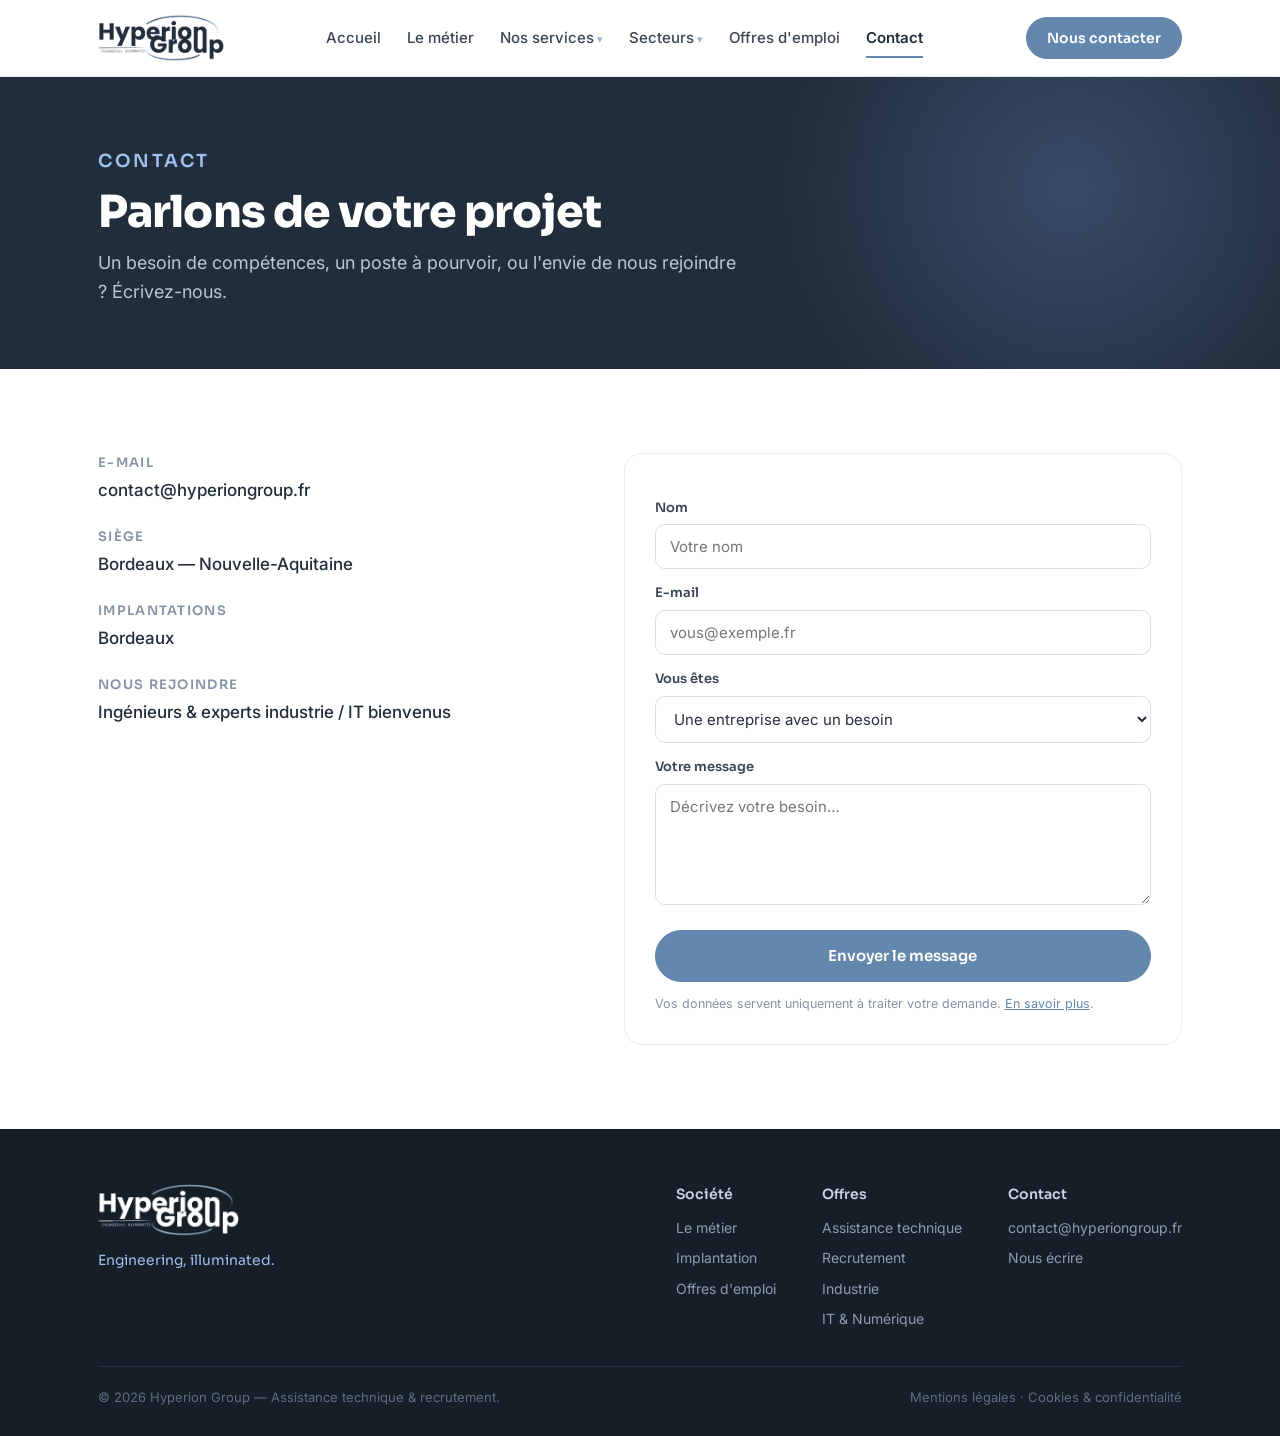
==== commit b5eb4200: "Corrige le chevauchement du hero mobile/tablette, les bandeaux secteurs, et nettoie le contenu - Her" ====
--- a/contact.html
+++ b/contact.html
@@ -16,7 +16,7 @@
 <section class="section"><div class="wrap"><div class="cgrid">
 <div class="cinfo">
 <div class="row"><div class="lab">E-mail</div><div class="val"><a href="mailto:contact@hyperiongroup.fr">contact@hyperiongroup.fr</a></div></div><div class="row"><div class="lab">Siège</div><div class="val">Bordeaux — Nouvelle-Aquitaine</div></div>
-<div class="row"><div class="lab">Implantations</div><div class="val">Bordeaux · Toulouse</div></div>
+<div class="row"><div class="lab">Implantations</div><div class="val">Bordeaux</div></div>
 <div class="row"><div class="lab">Nous rejoindre</div><div class="val">Ingénieurs &amp; experts industrie / IT bienvenus</div></div>
 </div>
 <!-- Formulaire géré par Netlify Forms : les messages arrivent dans Netlify > Forms, et par e-mail si vous ajoutez une notification. -->
--- a/style.css
+++ b/style.css
@@ -98,9 +98,10 @@
    toujours par-dessus via la variable, sans rien changer ici. */
 .bands{display:grid;grid-template-columns:1fr 1fr;gap:22px}
 .band{position:relative;border-radius:var(--r);overflow:hidden;min-height:440px;padding:36px 32px;display:flex;flex-direction:column;justify-content:flex-end;color:#fff;
+  --band-a:#3C5170;--band-b:#1A2434;--glow-c:rgba(157,192,236,.3);
   background-image:linear-gradient(180deg,rgba(22,30,40,.2) 0%,rgba(16,21,29,.88) 72%),var(--photo),linear-gradient(150deg,var(--band-a),var(--band-b) 100%);background-size:cover;background-position:center}
-.band.industrie{--band-a:#4A6690;--band-b:#1A2434}
-.band.it{--band-a:#6E2B66;--band-b:#1C1522}
+.band.industrie{--band-a:#4A6690;--band-b:#1A2434;--glow-c:rgba(157,192,236,.3)}
+.band.it{--band-a:#6E2B66;--band-b:#1C1522;--glow-c:rgba(225,120,195,.25)}
 .band .glow{position:absolute;top:-120px;right:-90px;width:380px;height:380px;border-radius:50%;background:radial-gradient(circle,var(--glow-c),transparent 70%);pointer-events:none}
 .band.industrie .glow{--glow-c:rgba(157,192,236,.35)}
 .band.it .glow{--glow-c:rgba(225,120,195,.3)}
@@ -228,7 +229,9 @@
 /* ---------- RESPONSIVE ---------- */
 @media(max-width:960px){
  .hero .wrap{grid-template-columns:1fr;padding:64px 28px 72px}
- .mosaic{max-width:520px}
+ .mosaic{max-width:520px;grid-template-columns:1fr 1fr}
+ .tile:nth-child(n){transform:none}
+ .mosaic .orbit{display:none}
  .steps,.how{grid-template-columns:1fr 1fr}
 }
 @media(max-width:880px){
@@ -251,9 +254,6 @@
 }
 @media(max-width:560px){
  .steps,.how{grid-template-columns:1fr}
- .mosaic{grid-template-columns:1fr 1fr}
- .tile:nth-child(n){transform:none}
- .mosaic .orbit{display:none}
 }
 @media(prefers-reduced-motion:no-preference){
  .hero-inner{opacity:0;transform:translateY(14px);animation:fu .7s ease forwards}
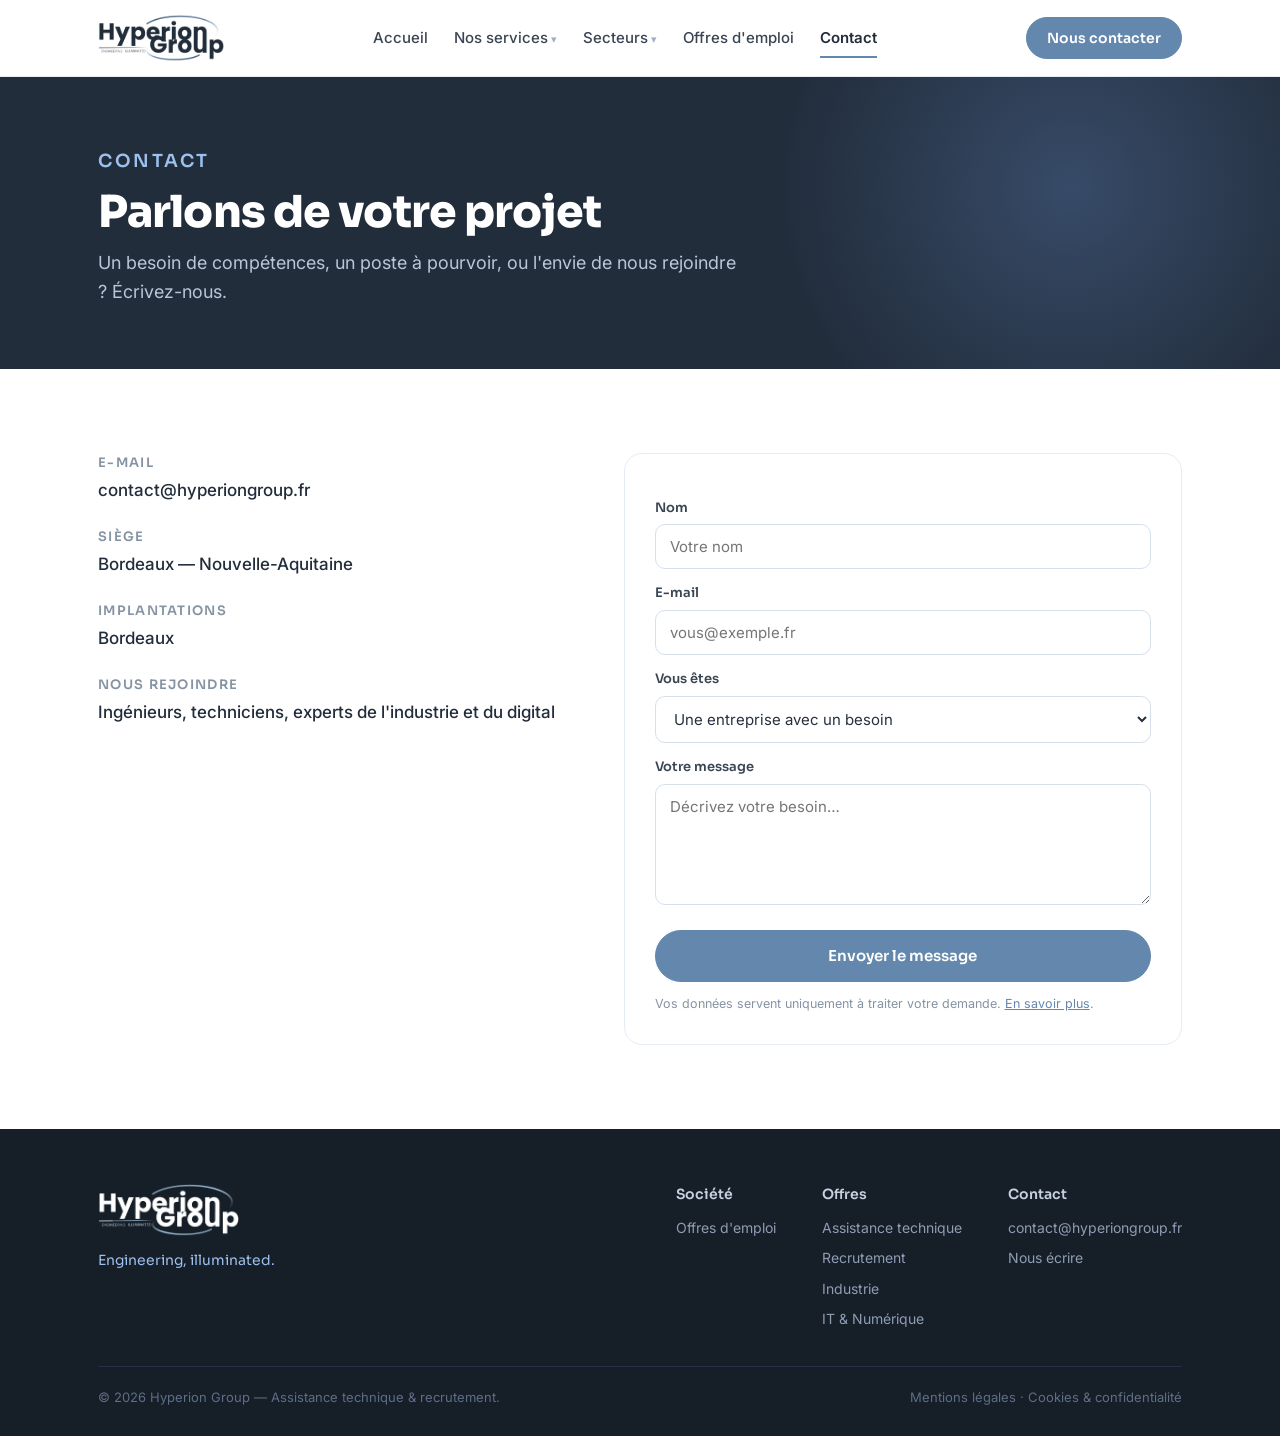
==== commit 2250315b: "refonte accueil : retrait implantation/orbit, simplification nav, texte contact - accueil : suppress" ====
--- a/contact.html
+++ b/contact.html
@@ -17,7 +17,7 @@
 <div class="cinfo">
 <div class="row"><div class="lab">E-mail</div><div class="val"><a href="mailto:contact@hyperiongroup.fr">contact@hyperiongroup.fr</a></div></div><div class="row"><div class="lab">Siège</div><div class="val">Bordeaux — Nouvelle-Aquitaine</div></div>
 <div class="row"><div class="lab">Implantations</div><div class="val">Bordeaux</div></div>
-<div class="row"><div class="lab">Nous rejoindre</div><div class="val">Ingénieurs &amp; experts industrie / IT bienvenus</div></div>
+<div class="row"><div class="lab">Nous rejoindre</div><div class="val">Ingénieurs, techniciens, experts de l'industrie et du digital</div></div>
 </div>
 <!-- Formulaire géré par Netlify Forms : les messages arrivent dans Netlify > Forms, et par e-mail si vous ajoutez une notification. -->
 <form class="cform" name="contact" method="POST" action="merci.html" data-netlify="true" netlify-honeypot="bot-field">
--- a/style.css
+++ b/style.css
@@ -56,7 +56,6 @@
 .cta-row{display:flex;gap:14px;flex-wrap:wrap}
 /* mosaïque des métiers dans le hero */
 .mosaic{position:relative;display:grid;grid-template-columns:repeat(3,1fr);gap:12px}
-.mosaic .orbit{position:absolute;inset:-70px -60px;z-index:0;opacity:.85;pointer-events:none}
 .tile{position:relative;z-index:1;display:flex;flex-direction:column;justify-content:space-between;gap:18px;min-height:132px;padding:16px;border-radius:14px;background:rgba(255,255,255,.06);border:1px solid rgba(157,192,236,.22);backdrop-filter:blur(4px);color:#EAF0F8;transition:background .2s,border-color .2s,transform .2s}
 .tile:hover{background:rgba(157,192,236,.16);border-color:var(--sky);transform:translateY(-2px)}
 .tile svg{width:30px;height:30px;stroke:var(--sky);fill:none;stroke-width:1.7;stroke-linecap:round;stroke-linejoin:round}
@@ -103,8 +102,6 @@
 .band.industrie{--band-a:#4A6690;--band-b:#1A2434;--glow-c:rgba(157,192,236,.3)}
 .band.it{--band-a:#6E2B66;--band-b:#1C1522;--glow-c:rgba(225,120,195,.25)}
 .band .glow{position:absolute;top:-120px;right:-90px;width:380px;height:380px;border-radius:50%;background:radial-gradient(circle,var(--glow-c),transparent 70%);pointer-events:none}
-.band.industrie .glow{--glow-c:rgba(157,192,236,.35)}
-.band.it .glow{--glow-c:rgba(225,120,195,.3)}
 .band .pattern{position:absolute;inset:0;opacity:.18;background-image:linear-gradient(rgba(157,192,236,.6) 1px,transparent 1px),linear-gradient(90deg,rgba(157,192,236,.6) 1px,transparent 1px);background-size:38px 38px;mask-image:linear-gradient(180deg,#000 0,transparent 75%);-webkit-mask-image:linear-gradient(180deg,#000 0,transparent 75%)}
 .band .art{position:absolute;bottom:-46px;right:-36px;width:300px;height:300px;stroke:rgba(255,255,255,.14);fill:none;stroke-width:1;opacity:1;pointer-events:none}
 .band>*{position:relative}
@@ -113,11 +110,6 @@
 .band .chips{display:flex;flex-wrap:wrap;gap:8px}
 .band .chips a{font-size:13.5px;font-weight:500;padding:7px 13px;border-radius:30px;border:1px solid rgba(157,192,236,.4);background:rgba(255,255,255,.06);color:#EAF0F8;transition:.2s}
 .band .chips a:hover{background:var(--sky);color:var(--navy);border-color:var(--sky)}
-
-/* implantation */
-.cities{display:flex;gap:13px;flex-wrap:wrap}
-.city{background:#fff;border:1px solid var(--line);border-radius:40px;padding:10px 20px;font-size:15px;font-weight:500;color:#3A4554}
-.city.soon{color:#8693A4;border-style:dashed}
 
 /* bande CTA */
 .cta-band{background:var(--navy);color:#fff}
@@ -231,7 +223,6 @@
  .hero .wrap{grid-template-columns:1fr;padding:64px 28px 72px}
  .mosaic{max-width:520px;grid-template-columns:1fr 1fr}
  .tile:nth-child(n){transform:none}
- .mosaic .orbit{display:none}
  .steps,.how{grid-template-columns:1fr 1fr}
 }
 @media(max-width:880px){
@@ -257,9 +248,7 @@
 }
 @media(prefers-reduced-motion:no-preference){
  .hero-inner{opacity:0;transform:translateY(14px);animation:fu .7s ease forwards}
- .sun{animation:pulse 3.6s ease-in-out infinite}
  dialog.mdlg[open]{animation:pop .22s ease}
  @keyframes fu{to{opacity:1;transform:none}}
- @keyframes pulse{0%,100%{opacity:.85}50%{opacity:1}}
  @keyframes pop{from{opacity:0;transform:translateY(10px)}to{opacity:1;transform:none}}
 }
